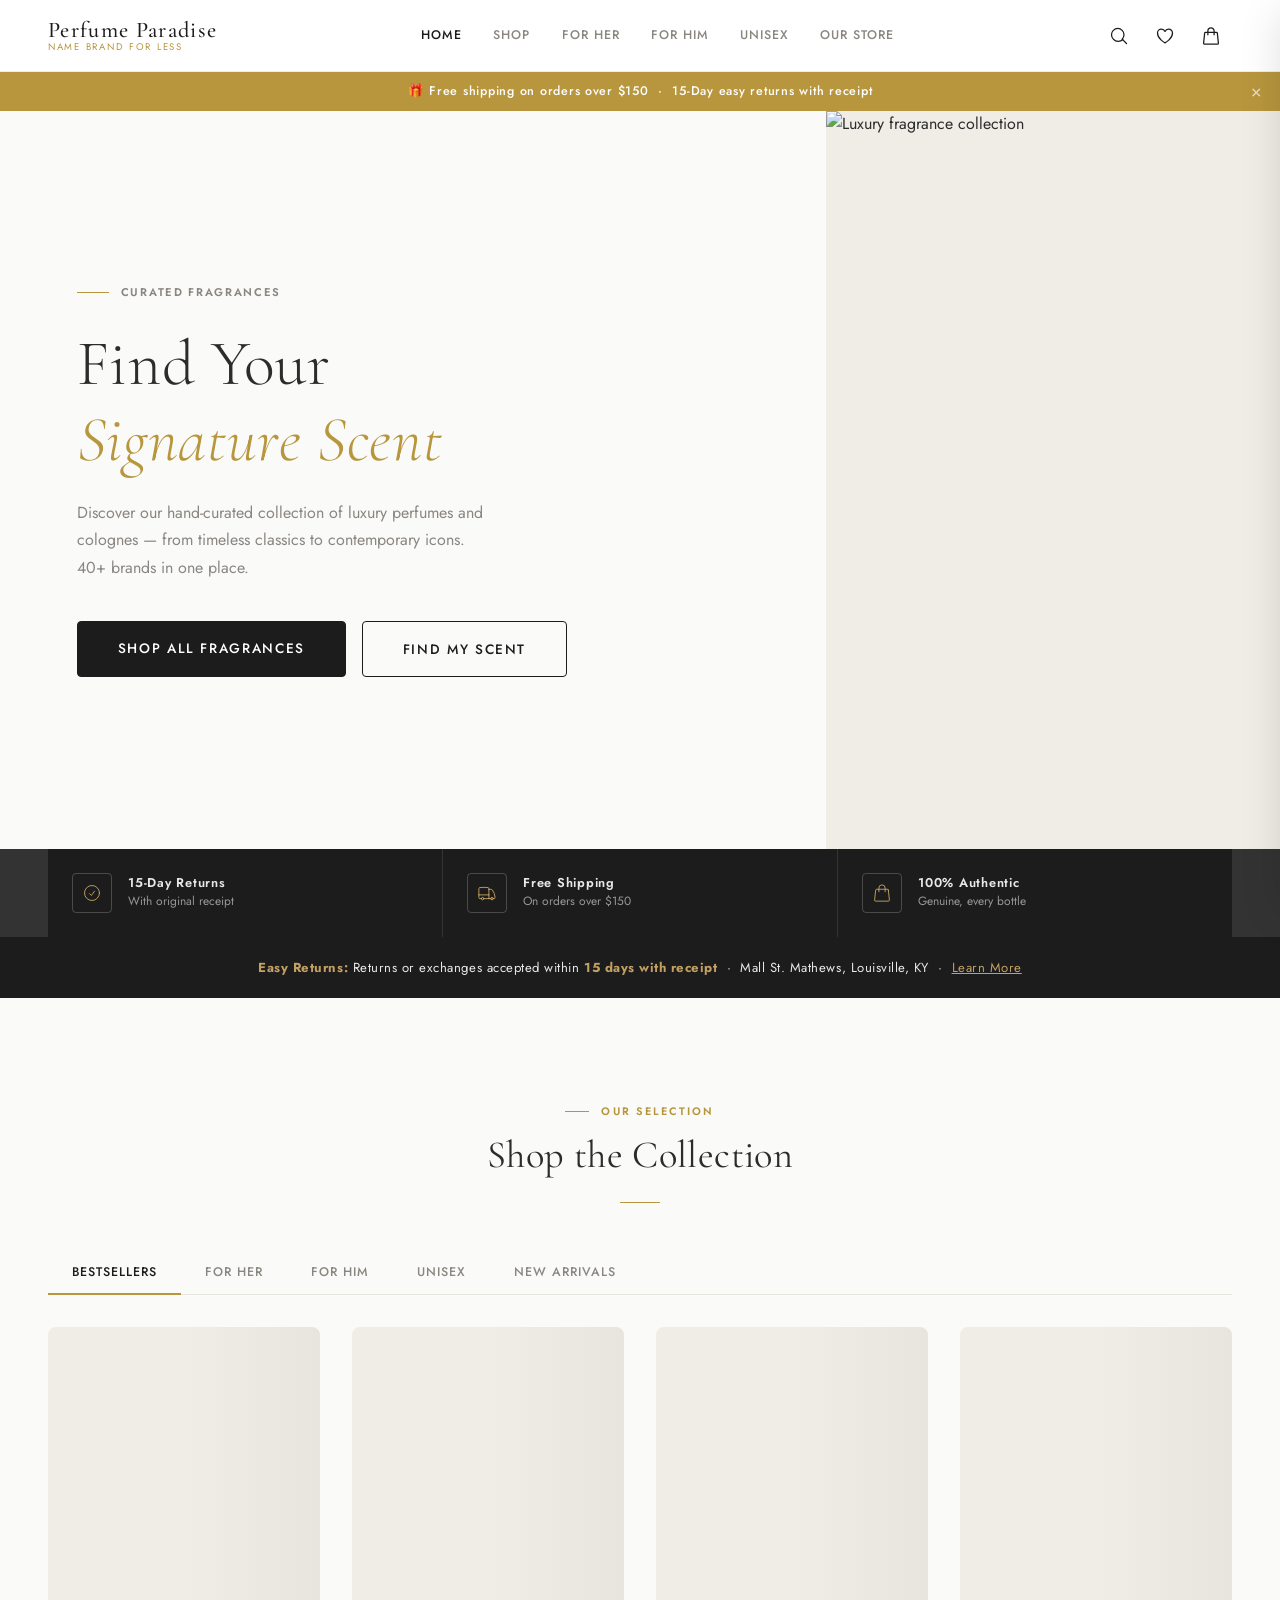
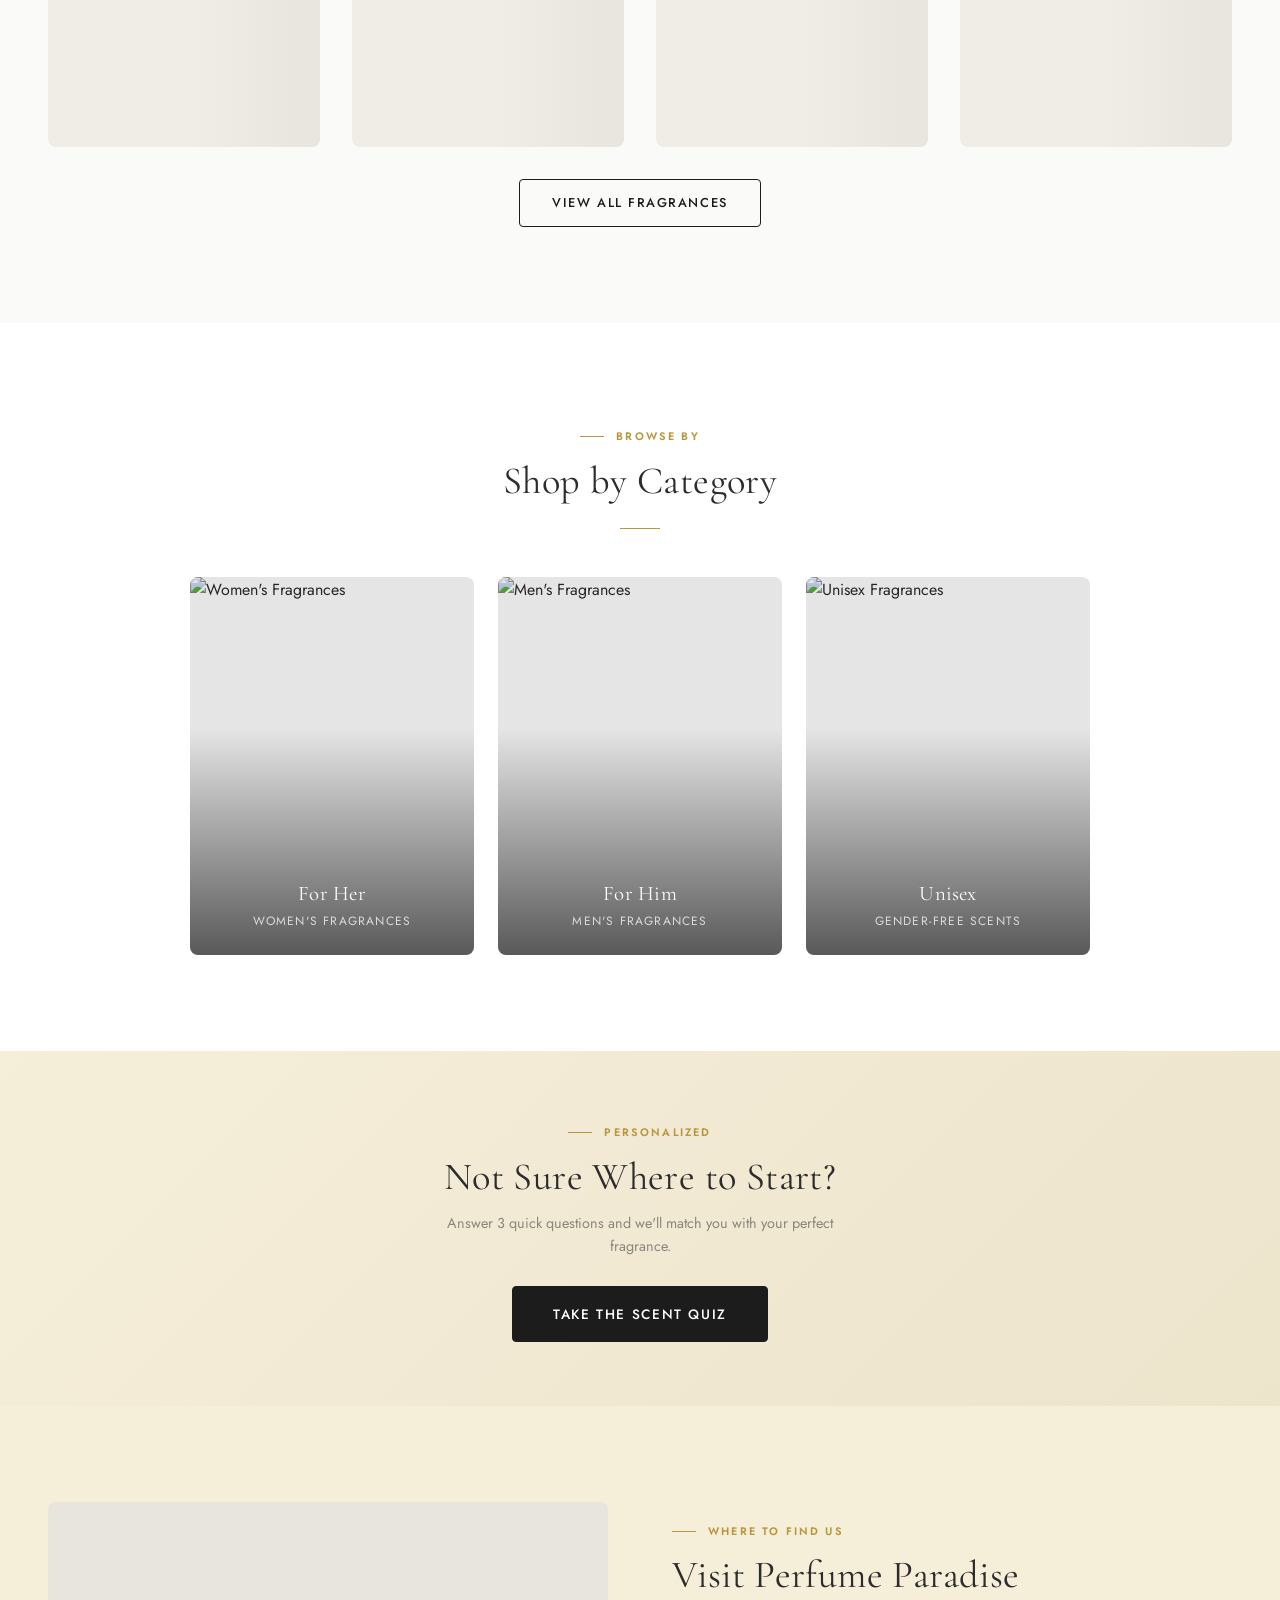
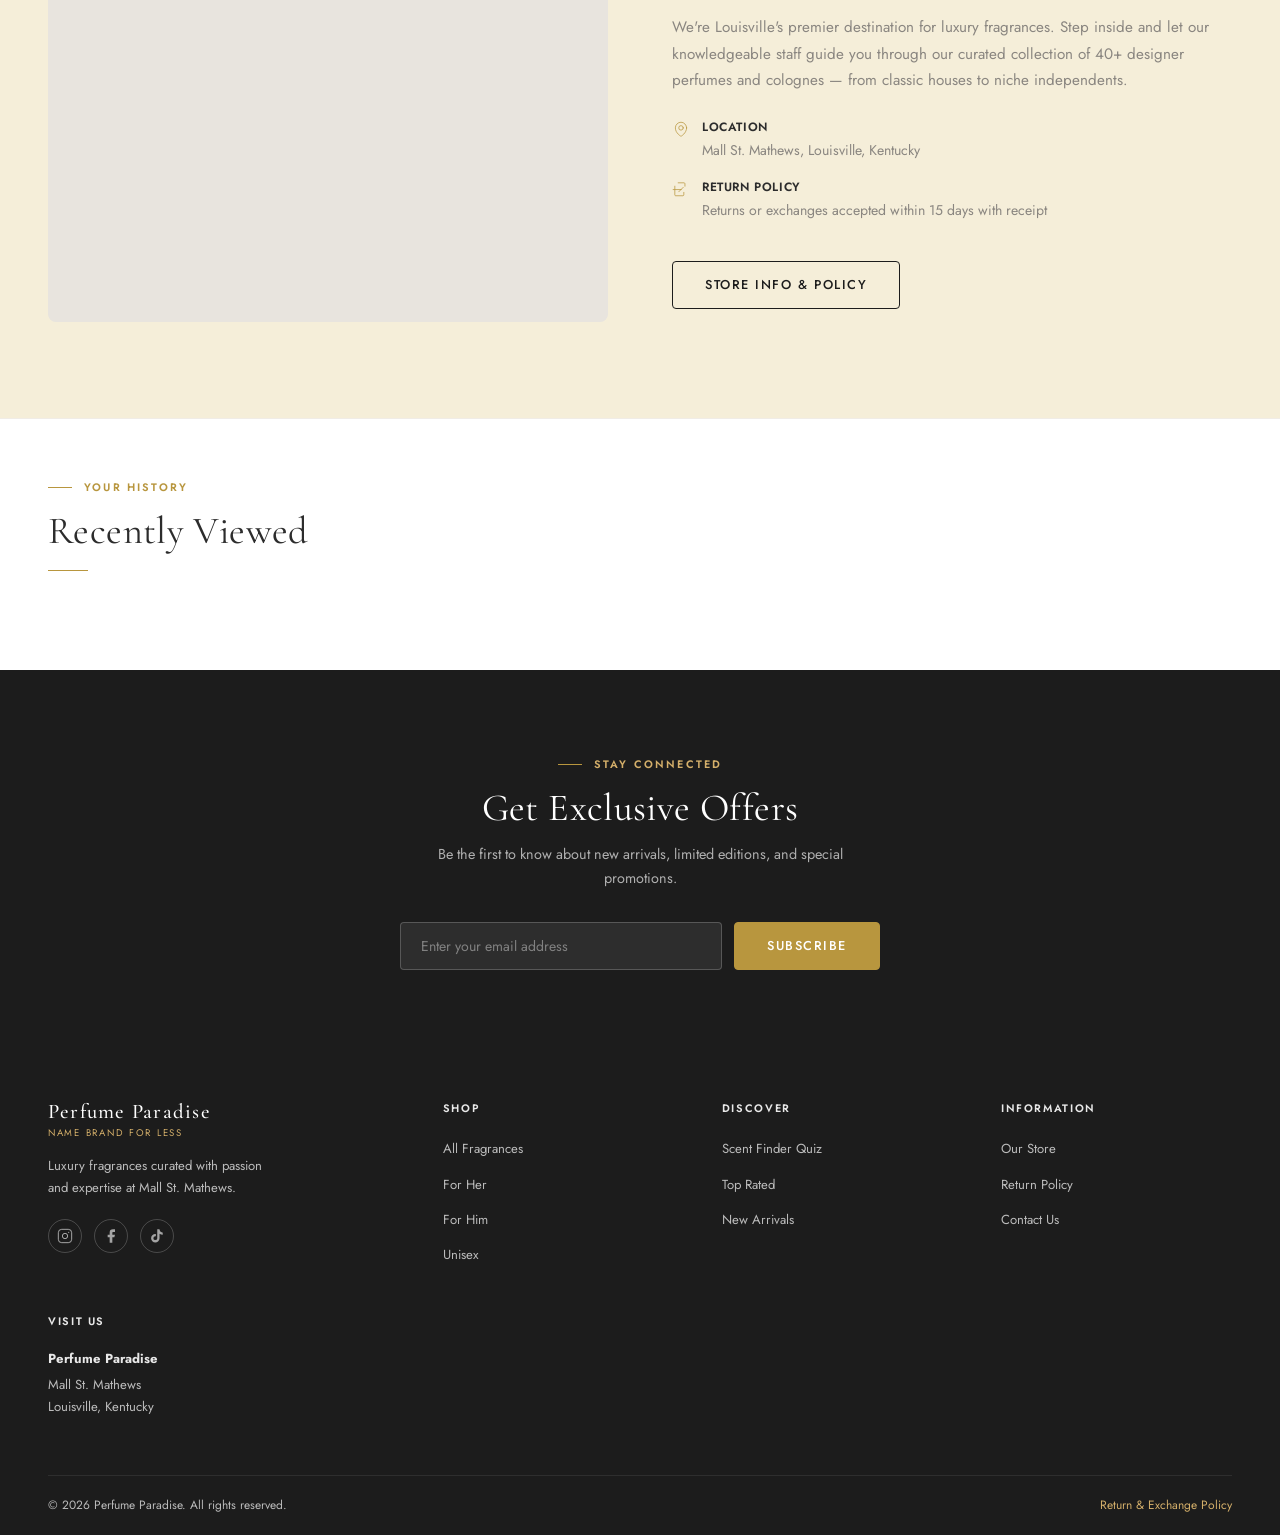
==== index.html @ 0d450298 "Add full site: HTML pages, CSS design system, JS stubs, preview image" ====
<!DOCTYPE html>
<html lang="en">
<head>
  <meta charset="UTF-8">
  <meta name="viewport" content="width=device-width, initial-scale=1.0">
  <meta name="description" content="Perfume Paradise — Luxury fragrances for every occasion. Located in Mall St. Mathews, Louisville, Kentucky.">
  <title>Perfume Paradise | Luxury Fragrances — Louisville, KY</title>
  <link rel="stylesheet" href="css/styles.css">
  <link rel="icon" href="assets/favicon.svg" type="image/svg+xml">
</head>
<body class="page-body">

  <!-- ══ ANNOUNCEMENT BAR ══════════════════════════════════ -->
  <div class="announcement-bar" id="announcementBar" role="note">
    🎁 Free shipping on orders over $150 &nbsp;·&nbsp; 15-Day easy returns with receipt
    <button class="announcement-close" aria-label="Dismiss">×</button>
  </div>

  <!-- ══ SITE HEADER ═══════════════════════════════════════════════ -->
  <header class="site-header" role="banner">
    <div class="container header-inner">

      <a href="index.html" class="logo" aria-label="Perfume Paradise Home">
        <span class="logo-name">Perfume Paradise</span>
        <span class="logo-tagline">Name Brand for Less</span>
      </a>

      <nav class="main-nav" aria-label="Main navigation">
        <a href="index.html" class="active">Home</a>
        <a href="products.html">Shop</a>
        <a href="products.html?category=women">For Her</a>
        <a href="products.html?category=men">For Him</a>
        <a href="products.html?category=unisex">Unisex</a>
        <a href="policy.html">Our Store</a>
      </nav>

      <div class="header-actions">
        <button class="icon-btn" data-search-toggle aria-label="Search products">
          <svg xmlns="http://www.w3.org/2000/svg" fill="none" viewBox="0 0 24 24" stroke="currentColor">
            <path stroke-linecap="round" stroke-linejoin="round" d="M21 21l-5.197-5.197m0 0A7.5 7.5 0 105.196 15.803 7.5 7.5 0 0016.803 15.803z"/>
          </svg>
        </button>
        <button class="icon-btn" id="wishlistBtn" aria-label="View wishlist" title="Your Wishlist" onclick="window.location.href='products.html'">
          <svg xmlns="http://www.w3.org/2000/svg" fill="none" viewBox="0 0 24 24" stroke="currentColor">
            <path stroke-linecap="round" stroke-linejoin="round" d="M21 8.25c0-2.485-2.099-4.5-4.688-4.5-1.935 0-3.597 1.126-4.312 2.733-.715-1.607-2.377-2.733-4.313-2.733C5.1 3.75 3 5.765 3 8.25c0 7.22 9 12 9 12s9-4.78 9-12z"/>
          </svg>
          <span class="cart-badge hidden" id="wishlistCount">0</span>
        </button>
        <button class="icon-btn" data-cart-toggle aria-label="Open shopping cart">
          <svg xmlns="http://www.w3.org/2000/svg" fill="none" viewBox="0 0 24 24" stroke="currentColor">
            <path stroke-linecap="round" stroke-linejoin="round" d="M15.75 10.5V6a3.75 3.75 0 10-7.5 0v4.5m11.356-1.993l1.263 12c.07.665-.45 1.243-1.119 1.243H4.25a1.125 1.125 0 01-1.12-1.243l1.264-12A1.125 1.125 0 015.513 7.5h12.974c.576 0 1.059.435 1.119 1.007z"/>
          </svg>
          <span class="cart-badge hidden" aria-live="polite">0</span>
        </button>
        <button class="menu-toggle" id="menuToggle" aria-label="Open menu" aria-expanded="false" aria-controls="mobileMenu">
          <span></span><span></span><span></span>
        </button>
      </div>

    </div>
  </header>

  <!-- ══ MOBILE MENU ════════════════════════════════════════════════ -->
  <nav class="mobile-menu" id="mobileMenu" aria-label="Mobile navigation">
    <div class="mobile-nav">
      <a href="index.html">Home</a>
      <a href="products.html">Shop All Fragrances</a>
      <a href="products.html?category=women">For Her</a>
      <a href="products.html?category=men">For Him</a>
      <a href="products.html?category=unisex">Unisex</a>
      <a href="policy.html">Our Store & Policy</a>
    </div>
    <a href="products.html" class="btn btn-primary btn-block">Shop Now</a>
  </nav>

  <!-- ══ SEARCH OVERLAY ════════════════════════════════════════════ -->
  <div class="search-overlay" id="searchOverlay" role="dialog" aria-label="Search">
    <div class="search-box">
      <div class="search-input-wrap">
        <svg xmlns="http://www.w3.org/2000/svg" fill="none" viewBox="0 0 24 24" stroke="currentColor">
          <path stroke-linecap="round" stroke-linejoin="round" d="M21 21l-5.197-5.197m0 0A7.5 7.5 0 105.196 15.803 7.5 7.5 0 0016.803 15.803z"/>
        </svg>
        <input type="search" id="searchInput" placeholder="Search fragrances, brands, scents…" autocomplete="off">
        <button class="search-close" id="searchClose" aria-label="Close search">
          <svg xmlns="http://www.w3.org/2000/svg" fill="none" viewBox="0 0 24 24" stroke="currentColor">
            <path stroke-linecap="round" stroke-linejoin="round" d="M6 18L18 6M6 6l12 12"/>
          </svg>
        </button>
      </div>
    </div>
  </div>

  <!-- ══ CART DRAWER ════════════════════════════════════════════════ -->
  <div class="cart-overlay" id="cartOverlay"></div>
  <aside class="cart-drawer" id="cartDrawer" aria-label="Shopping cart">
    <div class="cart-header">
      <h3>Your Cart</h3>
      <button class="cart-close" id="cartClose" aria-label="Close cart">
        <svg xmlns="http://www.w3.org/2000/svg" fill="none" viewBox="0 0 24 24" stroke="currentColor">
          <path stroke-linecap="round" stroke-linejoin="round" d="M6 18L18 6M6 6l12 12"/>
        </svg>
      </button>
    </div>
    <!-- Free Shipping Progress Bar -->
    <div class="free-shipping-bar" id="shippingBar">
      <p class="shipping-bar-text">Spend <strong>$150 more</strong> for free shipping</p>
      <div class="shipping-progress">
        <div class="shipping-progress-fill" style="width:0%"></div>
      </div>
    </div>
    <div class="cart-items" id="cartItems"></div>
    <div class="cart-footer">
      <div class="cart-subtotal">
        <span class="label">Subtotal</span>
        <span class="amount" id="cartSubtotal">$0.00</span>
      </div>
      <p class="cart-note">Shipping and taxes calculated at checkout</p>
      <a href="checkout.html" class="btn btn-primary btn-block">Proceed to Checkout</a>
      <button onclick="CartUI.close()" class="btn btn-ghost btn-block mt-2">Continue Shopping</button>
    </div>
  </aside>

  <!-- ══ SCENT QUIZ MODAL ═══════════════════════════════════════════ -->
  <div class="quiz-modal-overlay" id="quizOverlay">
    <div class="quiz-modal">
      <button class="quiz-modal-close" aria-label="Close quiz">
        <svg xmlns="http://www.w3.org/2000/svg" fill="none" viewBox="0 0 24 24" stroke="currentColor"><path stroke-linecap="round" stroke-linejoin="round" d="M6 18L18 6M6 6l12 12"/></svg>
      </button>

      <!-- Progress -->
      <div class="quiz-progress">
        <div class="quiz-progress-dot done"></div>
        <div class="quiz-progress-dot"></div>
        <div class="quiz-progress-dot"></div>
        <div class="quiz-progress-dot"></div>
      </div>

      <!-- Step 1: Gender -->
      <div class="quiz-step active" data-step="gender">
        <p class="quiz-question">Who are you shopping for?</p>
        <p class="quiz-subtitle">We'll narrow down the perfect picks.</p>
        <div class="quiz-options">
          <div class="quiz-option" data-value="women">
            <span class="quiz-option-emoji">👩</span>Her
          </div>
          <div class="quiz-option" data-value="men">
            <span class="quiz-option-emoji">👨</span>Him
          </div>
          <div class="quiz-option" data-value="unisex">
            <span class="quiz-option-emoji">🌿</span>Unisex
          </div>
          <div class="quiz-option" data-value="both">
            <span class="quiz-option-emoji">💑</span>Both
          </div>
        </div>
      </div>

      <!-- Step 2: Mood -->
      <div class="quiz-step" data-step="mood">
        <p class="quiz-question">What's the occasion?</p>
        <p class="quiz-subtitle">Choose the vibe you're after.</p>
        <div class="quiz-options">
          <div class="quiz-option" data-value="daytime">
            <span class="quiz-option-emoji">☀️</span>Everyday / Office
          </div>
          <div class="quiz-option" data-value="evening">
            <span class="quiz-option-emoji">🌙</span>Date Night / Evening
          </div>
          <div class="quiz-option" data-value="casual">
            <span class="quiz-option-emoji">🌊</span>Casual / Summer
          </div>
          <div class="quiz-option" data-value="luxury">
            <span class="quiz-option-emoji">✨</span>Special Occasion
          </div>
        </div>
      </div>

      <!-- Step 3: Scent Family -->
      <div class="quiz-step" data-step="family">
        <p class="quiz-question">Which scent speaks to you?</p>
        <p class="quiz-subtitle">Pick the one you're drawn to most.</p>
        <div class="quiz-options">
          <div class="quiz-option" data-value="floral">
            <span class="quiz-option-emoji">🌸</span>Floral
          </div>
          <div class="quiz-option" data-value="woody">
            <span class="quiz-option-emoji">🌲</span>Woody / Earthy
          </div>
          <div class="quiz-option" data-value="oriental">
            <span class="quiz-option-emoji">🍯</span>Warm / Oriental
          </div>
          <div class="quiz-option" data-value="fresh">
            <span class="quiz-option-emoji">💧</span>Fresh / Aquatic
          </div>
        </div>
      </div>

      <!-- Step 4: Results -->
      <div class="quiz-step" data-step="result">
        <p class="quiz-question">Your Perfect Matches</p>
        <p class="quiz-subtitle">Based on your answers, we recommend these fragrances.</p>
        <div class="quiz-result-grid product-grid" id="quizResultGrid" style="grid-template-columns:1fr 1fr;gap:1rem"></div>
        <div style="text-align:center;margin-top:1.5rem">
          <a href="products.html" class="btn btn-secondary">View All Fragrances</a>
        </div>
      </div>

    </div>
  </div>

  <!-- ══ MAIN CONTENT ═══════════════════════════════════════════════ -->
  <main>

    <!-- HERO ─────────────────────────────────────────────────────── -->
    <section class="hero" aria-label="Welcome to Perfume Paradise">
      <div class="hero-content">
        <div class="hero-eyebrow">
          <span class="label">Curated Fragrances</span>
        </div>
        <h1>Find Your<br><em>Signature Scent</em></h1>
        <p class="hero-desc">
          Discover our hand-curated collection of luxury perfumes and colognes —
          from timeless classics to contemporary icons. 40+ brands in one place.
        </p>
        <div class="hero-actions">
          <a href="products.html" class="btn btn-primary btn-lg">Shop All Fragrances</a>
          <button class="btn btn-secondary btn-lg" data-open-quiz>Find My Scent</button>
        </div>
      </div>
      <div class="hero-media" aria-hidden="true">
        <img src="https://cdn.shopify.com/s/files/1/0402/0210/9079/files/Creedclassics_aventuspdp1.png?v=1748825021"
             alt="Luxury fragrance collection"
             loading="eager"
             style="width:100%;height:100%;object-fit:cover;object-position:center top">
      </div>
    </section>

    <!-- PERKS BAR ────────────────────────────────────────────────── -->
    <div class="perks-bar" aria-label="Store benefits">
      <div class="container perks-inner">
        <div class="perk-item">
          <div class="perk-icon">
            <svg xmlns="http://www.w3.org/2000/svg" fill="none" viewBox="0 0 24 24" stroke="currentColor">
              <path stroke-linecap="round" stroke-linejoin="round" d="M9 12.75L11.25 15 15 9.75M21 12a9 9 0 11-18 0 9 9 0 0118 0z"/>
            </svg>
          </div>
          <div class="perk-text">
            <h5>15-Day Returns</h5>
            <p>With original receipt</p>
          </div>
        </div>
        <div class="perk-item">
          <div class="perk-icon">
            <svg xmlns="http://www.w3.org/2000/svg" fill="none" viewBox="0 0 24 24" stroke="currentColor">
              <path stroke-linecap="round" stroke-linejoin="round" d="M8.25 18.75a1.5 1.5 0 01-3 0m3 0a1.5 1.5 0 00-3 0m3 0h6m-9 0H3.375a1.125 1.125 0 01-1.125-1.125V14.25m17.25 4.5a1.5 1.5 0 01-3 0m3 0a1.5 1.5 0 00-3 0m3 0h1.125c.621 0 1.129-.504 1.09-1.124a17.902 17.902 0 00-3.213-9.193 2.056 2.056 0 00-1.58-.86H14.25M16.5 18.75h-2.25m0-11.177v-.958c0-.568-.422-1.048-.987-1.106a48.554 48.554 0 00-10.026 0 1.106 1.106 0 00-.987 1.106v7.635m12-6.677v6.677m0 4.5v-4.5m0 0h-12"/>
            </svg>
          </div>
          <div class="perk-text">
            <h5>Free Shipping</h5>
            <p>On orders over $150</p>
          </div>
        </div>
        <div class="perk-item">
          <div class="perk-icon">
            <svg xmlns="http://www.w3.org/2000/svg" fill="none" viewBox="0 0 24 24" stroke="currentColor">
              <path stroke-linecap="round" stroke-linejoin="round" d="M15.75 10.5V6a3.75 3.75 0 10-7.5 0v4.5m11.356-1.993l1.263 12c.07.665-.45 1.243-1.119 1.243H4.25a1.125 1.125 0 01-1.12-1.243l1.264-12A1.125 1.125 0 015.513 7.5h12.974c.576 0 1.059.435 1.119 1.007z"/>
            </svg>
          </div>
          <div class="perk-text">
            <h5>100% Authentic</h5>
            <p>Genuine, every bottle</p>
          </div>
        </div>
      </div>
    </div>

    <!-- POLICY BANNER ────────────────────────────────────────────── -->
    <div class="policy-banner" role="note">
      <p>
        <strong>Easy Returns:</strong>
        Returns or exchanges accepted within <strong>15 days with receipt</strong> &nbsp;·&nbsp;
        Mall St. Mathews, Louisville, KY &nbsp;·&nbsp;
        <a href="policy.html" style="color:var(--color-gold-light); text-decoration:underline;">Learn More</a>
      </p>
    </div>

    <!-- FEATURED / NEW ARRIVALS TABS ───────────────────────────── -->
    <section class="section-pad tabs-wrap" aria-labelledby="collection-heading">
      <div class="container">
        <header class="section-header centered">
          <span class="section-label">Our Selection</span>
          <h2 id="collection-heading">Shop the Collection</h2>
          <div class="section-divider"></div>
        </header>

        <div class="tab-nav">
          <button class="tab-btn active" data-tab="bestsellers">Bestsellers</button>
          <button class="tab-btn" data-tab="women">For Her</button>
          <button class="tab-btn" data-tab="men">For Him</button>
          <button class="tab-btn" data-tab="unisex">Unisex</button>
          <button class="tab-btn" data-tab="new">New Arrivals</button>
        </div>

        <div class="tab-panel active" data-panel="bestsellers">
          <div class="product-grid" id="bestsellerGrid">
            <div class="skeleton" style="height:420px;border-radius:8px"></div>
            <div class="skeleton" style="height:420px;border-radius:8px"></div>
            <div class="skeleton" style="height:420px;border-radius:8px"></div>
            <div class="skeleton" style="height:420px;border-radius:8px"></div>
          </div>
        </div>

        <div class="tab-panel" data-panel="women">
          <div class="product-grid" id="womenGrid">
            <div class="skeleton" style="height:420px;border-radius:8px"></div>
            <div class="skeleton" style="height:420px;border-radius:8px"></div>
            <div class="skeleton" style="height:420px;border-radius:8px"></div>
            <div class="skeleton" style="height:420px;border-radius:8px"></div>
          </div>
        </div>

        <div class="tab-panel" data-panel="men">
          <div class="product-grid" id="menGrid">
            <div class="skeleton" style="height:420px;border-radius:8px"></div>
            <div class="skeleton" style="height:420px;border-radius:8px"></div>
            <div class="skeleton" style="height:420px;border-radius:8px"></div>
            <div class="skeleton" style="height:420px;border-radius:8px"></div>
          </div>
        </div>

        <div class="tab-panel" data-panel="unisex">
          <div class="product-grid" id="unisexGrid">
            <div class="skeleton" style="height:420px;border-radius:8px"></div>
            <div class="skeleton" style="height:420px;border-radius:8px"></div>
            <div class="skeleton" style="height:420px;border-radius:8px"></div>
            <div class="skeleton" style="height:420px;border-radius:8px"></div>
          </div>
        </div>

        <div class="tab-panel" data-panel="new">
          <div class="product-grid" id="newGrid">
            <div class="skeleton" style="height:420px;border-radius:8px"></div>
            <div class="skeleton" style="height:420px;border-radius:8px"></div>
            <div class="skeleton" style="height:420px;border-radius:8px"></div>
            <div class="skeleton" style="height:420px;border-radius:8px"></div>
          </div>
        </div>

        <div class="text-center mt-4">
          <a href="products.html" class="btn btn-secondary">View All Fragrances</a>
        </div>
      </div>
    </section>

    <!-- CATEGORIES ───────────────────────────────────────────────── -->
    <section class="section-pad" style="background:var(--color-surface)" aria-labelledby="categories-heading">
      <div class="container">
        <header class="section-header centered">
          <span class="section-label">Browse By</span>
          <h2 id="categories-heading">Shop by Category</h2>
          <div class="section-divider"></div>
        </header>
        <div class="grid-3" style="gap:1.5rem;max-width:900px;margin:0 auto">
          <a href="products.html?category=women" class="category-card" style="display:block;border-radius:var(--radius-md);overflow:hidden;position:relative;aspect-ratio:3/4;transition:transform var(--transition-base),box-shadow var(--transition-base);"
             onmouseover="this.style.transform='translateY(-4px)';this.style.boxShadow='var(--shadow-md)'"
             onmouseout="this.style.transform='';this.style.boxShadow=''">
            <img src="https://images.unsplash.com/photo-1594897030264-ab7d87efc473?w=600&q=80&auto=format&fit=crop"
                 alt="Women's Fragrances" loading="lazy"
                 style="width:100%;height:100%;object-fit:cover;display:block">
            <div style="position:absolute;inset:0;background:linear-gradient(to top,rgba(0,0,0,0.65) 0%,rgba(0,0,0,0.1) 60%);display:flex;flex-direction:column;justify-content:flex-end;align-items:center;padding:1.5rem 1rem;text-align:center">
              <h3 style="font-size:1.3rem;font-weight:400;color:#fff;margin-bottom:0.3rem">For Her</h3>
              <p style="font-size:0.75rem;color:rgba(255,255,255,0.75);letter-spacing:0.1em;text-transform:uppercase">Women's Fragrances</p>
            </div>
          </a>
          <a href="products.html?category=men" class="category-card" style="display:block;border-radius:var(--radius-md);overflow:hidden;position:relative;aspect-ratio:3/4;transition:transform var(--transition-base),box-shadow var(--transition-base);"
             onmouseover="this.style.transform='translateY(-4px)';this.style.boxShadow='var(--shadow-md)'"
             onmouseout="this.style.transform='';this.style.boxShadow=''">
            <img src="https://images.unsplash.com/photo-1587017539504-67cfbddac569?w=600&q=80&auto=format&fit=crop"
                 alt="Men's Fragrances" loading="lazy"
                 style="width:100%;height:100%;object-fit:cover;display:block">
            <div style="position:absolute;inset:0;background:linear-gradient(to top,rgba(0,0,0,0.65) 0%,rgba(0,0,0,0.1) 60%);display:flex;flex-direction:column;justify-content:flex-end;align-items:center;padding:1.5rem 1rem;text-align:center">
              <h3 style="font-size:1.3rem;font-weight:400;color:#fff;margin-bottom:0.3rem">For Him</h3>
              <p style="font-size:0.75rem;color:rgba(255,255,255,0.75);letter-spacing:0.1em;text-transform:uppercase">Men's Fragrances</p>
            </div>
          </a>
          <a href="products.html?category=unisex" class="category-card" style="display:block;border-radius:var(--radius-md);overflow:hidden;position:relative;aspect-ratio:3/4;transition:transform var(--transition-base),box-shadow var(--transition-base);"
             onmouseover="this.style.transform='translateY(-4px)';this.style.boxShadow='var(--shadow-md)'"
             onmouseout="this.style.transform='';this.style.boxShadow=''">
            <img src="https://images.unsplash.com/photo-1547887538-e3a2f32cb1cc?w=600&q=80&auto=format&fit=crop"
                 alt="Unisex Fragrances" loading="lazy"
                 style="width:100%;height:100%;object-fit:cover;display:block">
            <div style="position:absolute;inset:0;background:linear-gradient(to top,rgba(0,0,0,0.65) 0%,rgba(0,0,0,0.1) 60%);display:flex;flex-direction:column;justify-content:flex-end;align-items:center;padding:1.5rem 1rem;text-align:center">
              <h3 style="font-size:1.3rem;font-weight:400;color:#fff;margin-bottom:0.3rem">Unisex</h3>
              <p style="font-size:0.75rem;color:rgba(255,255,255,0.75);letter-spacing:0.1em;text-transform:uppercase">Gender-Free Scents</p>
            </div>
          </a>
        </div>
      </div>
    </section>

    <!-- SCENT QUIZ BANNER ───────────────────────────────────────── -->
    <section class="scent-quiz-banner" aria-label="Scent Finder Quiz">
      <div class="container">
        <span class="section-label" style="justify-content:center">Personalized</span>
        <h2>Not Sure Where to Start?</h2>
        <p>Answer 3 quick questions and we'll match you with your perfect fragrance.</p>
        <button class="btn btn-primary btn-lg" data-open-quiz>Take the Scent Quiz</button>
      </div>
    </section>

    <!-- STORE INFO ────────────────────────────────────────────────── -->
    <section class="store-section section-pad" aria-labelledby="store-heading">
      <div class="container store-section-inner">
        <div class="store-media">
          <img src="WhatsApp Image 2026-04-20 at 10.50.42 PM.jpeg"
               alt="Luxury fragrance bottles at Perfume Paradise"
               loading="lazy"
               style="border-radius:var(--radius-md);width:100%;aspect-ratio:4/3;object-fit:cover;display:block"
               onerror="this.src='https://images.unsplash.com/photo-1541643600914-78b084683702?w=800&q=80&auto=format&fit=crop'">
        </div>
        <div class="store-content">
          <span class="section-label">Where to Find Us</span>
          <h2 id="store-heading">Visit Perfume Paradise</h2>
          <p>
            We're Louisville's premier destination for luxury fragrances. Step inside and
            let our knowledgeable staff guide you through our curated collection of
            40+ designer perfumes and colognes — from classic houses to niche independents.
          </p>
          <div class="store-detail">
            <svg xmlns="http://www.w3.org/2000/svg" fill="none" viewBox="0 0 24 24" stroke="currentColor">
              <path stroke-linecap="round" stroke-linejoin="round" d="M15 10.5a3 3 0 11-6 0 3 3 0 016 0z"/>
              <path stroke-linecap="round" stroke-linejoin="round" d="M19.5 10.5c0 7.142-7.5 11.25-7.5 11.25S4.5 17.642 4.5 10.5a7.5 7.5 0 1115 0z"/>
            </svg>
            <div>
              <strong>Location</strong>
              <span>Mall St. Mathews, Louisville, Kentucky</span>
            </div>
          </div>
          <div class="store-detail">
            <svg xmlns="http://www.w3.org/2000/svg" fill="none" viewBox="0 0 24 24" stroke="currentColor">
              <path stroke-linecap="round" stroke-linejoin="round" d="M9 15.75l3-3m0 0l3-3m-3 3H1.5m14.25 3.75v3.375c0 .621-.504 1.125-1.125 1.125h-9.75a1.125 1.125 0 01-1.125-1.125V8.25m13.5 0V4.875c0-.621-.504-1.125-1.125-1.125H8.25"/>
            </svg>
            <div>
              <strong>Return Policy</strong>
              <span>Returns or exchanges accepted within 15 days with receipt</span>
            </div>
          </div>
          <a href="policy.html" class="btn btn-secondary mt-3">Store Info & Policy</a>
        </div>
      </div>
    </section>

    <!-- RECENTLY VIEWED ──────────────────────────────────────────── -->
    <section class="recently-viewed" id="recentlyViewedSection">
      <div class="container">
        <header class="section-header">
          <span class="section-label">Your History</span>
          <h2>Recently Viewed</h2>
          <div class="section-divider" style="margin:1rem 0 0"></div>
        </header>
        <div id="recentlyViewedGrid">
          <div class="product-grid"></div>
        </div>
      </div>
    </section>

    <!-- NEWSLETTER ───────────────────────────────────────────────── -->
    <section class="newsletter-section" aria-label="Newsletter">
      <div class="container">
        <span class="section-label" style="color:var(--color-gold-light);justify-content:center">Stay Connected</span>
        <h2>Get Exclusive Offers</h2>
        <p>Be the first to know about new arrivals, limited editions, and special promotions.</p>
        <form class="newsletter-form" id="newsletterForm" novalidate>
          <input type="email" placeholder="Enter your email address" required aria-label="Email address">
          <button type="submit" class="btn btn-gold">Subscribe</button>
        </form>
        <div class="newsletter-success" id="newsletterSuccess">
          <svg xmlns="http://www.w3.org/2000/svg" fill="none" viewBox="0 0 24 24" stroke="currentColor"><path stroke-linecap="round" stroke-linejoin="round" d="M9 12.75L11.25 15 15 9.75M21 12a9 9 0 11-18 0 9 9 0 0118 0z"/></svg>
          Thank you for subscribing!
        </div>
      </div>
    </section>

  </main>

  <!-- ══ SITE FOOTER ════════════════════════════════════════════════ -->
  <footer class="site-footer" role="contentinfo">
    <div class="container">
      <div class="footer-main">
        <div class="footer-brand">
          <a href="index.html" class="logo">
            <span class="logo-name">Perfume Paradise</span>
            <span class="logo-tagline">Name Brand for Less</span>
          </a>
          <p>Luxury fragrances curated with passion and expertise at Mall St. Mathews.</p>
          <!-- Social Links -->
          <div class="social-links">
            <a href="#" class="social-link" aria-label="Instagram">
              <svg xmlns="http://www.w3.org/2000/svg" fill="none" viewBox="0 0 24 24" stroke="currentColor" stroke-width="1.5"><rect x="2" y="2" width="20" height="20" rx="5" ry="5"/><circle cx="12" cy="12" r="4"/><circle cx="17.5" cy="6.5" r="1" fill="currentColor" stroke="none"/></svg>
            </a>
            <a href="#" class="social-link" aria-label="Facebook">
              <svg xmlns="http://www.w3.org/2000/svg" fill="currentColor" viewBox="0 0 24 24"><path d="M18 2h-3a5 5 0 00-5 5v3H7v4h3v8h4v-8h3l1-4h-4V7a1 1 0 011-1h3z"/></svg>
            </a>
            <a href="#" class="social-link" aria-label="TikTok">
              <svg xmlns="http://www.w3.org/2000/svg" fill="currentColor" viewBox="0 0 24 24"><path d="M19.59 6.69a4.83 4.83 0 01-3.77-4.25V2h-3.45v13.67a2.89 2.89 0 01-2.88 2.5 2.89 2.89 0 01-2.89-2.89 2.89 2.89 0 012.89-2.89c.28 0 .54.04.79.1V9.01a6.33 6.33 0 00-.79-.05 6.34 6.34 0 00-6.34 6.34 6.34 6.34 0 006.34 6.34 6.34 6.34 0 006.33-6.34V8.69a8.16 8.16 0 004.77 1.52V6.74a4.85 4.85 0 01-1-.05z"/></svg>
            </a>
          </div>
        </div>
        <div class="footer-col">
          <h5>Shop</h5>
          <ul>
            <li><a href="products.html">All Fragrances</a></li>
            <li><a href="products.html?category=women">For Her</a></li>
            <li><a href="products.html?category=men">For Him</a></li>
            <li><a href="products.html?category=unisex">Unisex</a></li>
          </ul>
        </div>
        <div class="footer-col">
          <h5>Discover</h5>
          <ul>
            <li><a href="#" data-open-quiz>Scent Finder Quiz</a></li>
            <li><a href="products.html?sort=rating-desc">Top Rated</a></li>
            <li><a href="products.html?isNew=true">New Arrivals</a></li>
          </ul>
        </div>
        <div class="footer-col">
          <h5>Information</h5>
          <ul>
            <li><a href="policy.html">Our Store</a></li>
            <li><a href="policy.html#returns">Return Policy</a></li>
            <li><a href="policy.html#contact">Contact Us</a></li>
          </ul>
        </div>
        <div class="footer-col">
          <h5>Visit Us</h5>
          <div class="footer-location">
            <strong>Perfume Paradise</strong>
            <span>Mall St. Mathews<br>Louisville, Kentucky</span>
          </div>
        </div>
      </div>
      <div class="footer-bottom">
        <p>&copy; <span id="year"></span> Perfume Paradise. All rights reserved.</p>
        <a href="policy.html#returns" class="footer-policy-link">Return &amp; Exchange Policy</a>
      </div>
    </div>
  </footer>

  <script src="js/data.js"></script>
  <script src="js/cart.js"></script>
  <script src="js/main.js"></script>
  <script src="js/clover-api.js"></script>
  <script>
    document.getElementById('year').textContent = new Date().getFullYear();

    document.addEventListener('DOMContentLoaded', async () => {
      initAnnouncementBar();
      initScentQuiz();
      initNewsletter();
      initTabs();

      // Wishlist badge
      const wc = document.getElementById('wishlistCount');
      if (wc) {
        const ids = Wishlist.getIds();
        if (ids.length > 0) { wc.textContent = ids.length; wc.classList.remove('hidden'); }
      }

      const all = await ProductService.getAll();

      // Bestsellers tab
      const bestsellerGrid = document.getElementById('bestsellerGrid');
      if (bestsellerGrid) {
        const bestsellers = all.filter(p => p.isBestseller);
        bestsellerGrid.innerHTML = '';
        bestsellers.forEach(p => bestsellerGrid.appendChild(renderProductCard(p)));
      }

      // Women tab
      const womenGrid = document.getElementById('womenGrid');
      if (womenGrid) {
        const women = all.filter(p => p.category === 'women').slice(0, 8);
        womenGrid.innerHTML = '';
        women.forEach(p => womenGrid.appendChild(renderProductCard(p)));
      }

      // Men tab
      const menGrid = document.getElementById('menGrid');
      if (menGrid) {
        const men = all.filter(p => p.category === 'men').slice(0, 8);
        menGrid.innerHTML = '';
        men.forEach(p => menGrid.appendChild(renderProductCard(p)));
      }

      // Unisex tab
      const unisexGrid = document.getElementById('unisexGrid');
      if (unisexGrid) {
        const unisex = all.filter(p => p.category === 'unisex');
        unisexGrid.innerHTML = '';
        unisex.forEach(p => unisexGrid.appendChild(renderProductCard(p)));
      }

      // New Arrivals tab
      const newGrid = document.getElementById('newGrid');
      if (newGrid) {
        const newArrivals = all.filter(p => p.isNew);
        newGrid.innerHTML = '';
        if (newArrivals.length === 0) {
          newGrid.innerHTML = '<p style="color:var(--color-text-muted);padding:2rem 0">Check back soon for new arrivals!</p>';
        } else {
          newArrivals.forEach(p => newGrid.appendChild(renderProductCard(p)));
        }
      }

      // Recently viewed
      renderRecentlyViewed('recentlyViewedGrid');
    });
  </script>
</body>
</html>
---- css/styles.css ----
/* ============================================================
   PERFUME PARADISE — Main Stylesheet
   Design System: Modern Minimalist Luxury
   ============================================================ */

/* --- Google Fonts --- */
@import url('https://fonts.googleapis.com/css2?family=Cormorant+Garamond:ital,wght@0,300;0,400;0,500;0,600;1,300;1,400&family=Jost:wght@300;400;500;600&display=swap');

/* ============================================================
   1. CSS VARIABLES / DESIGN TOKENS
   ============================================================ */
:root {
  /* Colors */
  --color-primary:       #1c1c1c;
  --color-primary-light: #3a3a3a;
  --color-gold:          #b8963e;
  --color-gold-light:    #d4af6a;
  --color-gold-pale:     #f5eed9;
  --color-bg:            #fafaf8;
  --color-surface:       #ffffff;
  --color-border:        #e8e4de;
  --color-border-light:  #f0ece6;
  --color-text:          #2c2c2c;
  --color-text-muted:    #8a8680;
  --color-text-light:    #b5b1ab;
  --color-success:       #4a7c59;
  --color-error:         #b03a2e;
  --color-overlay:       rgba(28, 28, 28, 0.55);

  /* Typography */
  --font-display: 'Cormorant Garamond', Georgia, serif;
  --font-body:    'Jost', system-ui, -apple-system, sans-serif;

  /* Sizing */
  --container-max:  1280px;
  --container-pad:  clamp(1rem, 5vw, 3rem);
  --header-height:  72px;
  --radius-sm:      4px;
  --radius-md:      8px;
  --radius-lg:      16px;

  /* Transitions */
  --transition-fast:   0.15s ease;
  --transition-base:   0.25s ease;
  --transition-slow:   0.4s ease;

  /* Shadows */
  --shadow-sm:  0 1px 4px rgba(0,0,0,0.06);
  --shadow-md:  0 4px 20px rgba(0,0,0,0.08);
  --shadow-lg:  0 12px 40px rgba(0,0,0,0.12);
}

/* ============================================================
   2. RESET & BASE
   ============================================================ */
*, *::before, *::after { box-sizing: border-box; margin: 0; padding: 0; }

html {
  scroll-behavior: smooth;
  font-size: 16px;
}

body {
  font-family: var(--font-body);
  font-weight: 400;
  color: var(--color-text);
  background: var(--color-bg);
  line-height: 1.6;
  -webkit-font-smoothing: antialiased;
  overflow-x: hidden;
}

img { display: block; max-width: 100%; height: auto; }
a { color: inherit; text-decoration: none; }
button { cursor: pointer; border: none; background: none; font-family: inherit; }
input, select, textarea { font-family: inherit; }
ul, ol { list-style: none; }

/* ============================================================
   3. TYPOGRAPHY
   ============================================================ */
h1, h2, h3, h4, h5 {
  font-family: var(--font-display);
  font-weight: 400;
  line-height: 1.2;
  letter-spacing: 0.01em;
}

h1 { font-size: clamp(2.4rem, 5vw, 4rem); }
h2 { font-size: clamp(1.8rem, 3vw, 2.8rem); }
h3 { font-size: clamp(1.3rem, 2vw, 1.8rem); }
h4 { font-size: 1.2rem; }
h5 { font-size: 1rem; }

p { max-width: 65ch; }

.label {
  font-size: 0.7rem;
  font-weight: 600;
  letter-spacing: 0.15em;
  text-transform: uppercase;
  color: var(--color-text-muted);
}

/* ============================================================
   4. LAYOUT UTILITIES
   ============================================================ */
.container {
  width: 100%;
  max-width: var(--container-max);
  margin-inline: auto;
  padding-inline: var(--container-pad);
}

.section-pad {
  padding-block: clamp(3rem, 8vw, 6rem);
}

.grid-2 { display: grid; grid-template-columns: repeat(2, 1fr); gap: 2rem; }
.grid-3 { display: grid; grid-template-columns: repeat(3, 1fr); gap: 2rem; }
.grid-4 { display: grid; grid-template-columns: repeat(4, 1fr); gap: 1.5rem; }

.flex { display: flex; }
.flex-center { display: flex; align-items: center; justify-content: center; }
.flex-between { display: flex; align-items: center; justify-content: space-between; }
.flex-col { display: flex; flex-direction: column; }
.gap-1 { gap: 0.5rem; }
.gap-2 { gap: 1rem; }
.gap-3 { gap: 1.5rem; }
.gap-4 { gap: 2rem; }

.text-center { text-align: center; }
.text-right { text-align: right; }

.hidden { display: none !important; }
.sr-only {
  position: absolute; width: 1px; height: 1px;
  overflow: hidden; clip: rect(0,0,0,0); white-space: nowrap;
}

/* ============================================================
   5. BUTTONS
   ============================================================ */
.btn {
  display: inline-flex;
  align-items: center;
  justify-content: center;
  gap: 0.5rem;
  padding: 0.75rem 2rem;
  font-family: var(--font-body);
  font-size: 0.8rem;
  font-weight: 500;
  letter-spacing: 0.12em;
  text-transform: uppercase;
  border-radius: var(--radius-sm);
  transition: all var(--transition-base);
  white-space: nowrap;
  min-height: 48px;
}

.btn-primary {
  background: var(--color-primary);
  color: #fff;
  border: 1.5px solid var(--color-primary);
}
.btn-primary:hover {
  background: var(--color-primary-light);
  border-color: var(--color-primary-light);
}

.btn-secondary {
  background: transparent;
  color: var(--color-primary);
  border: 1.5px solid var(--color-primary);
}
.btn-secondary:hover {
  background: var(--color-primary);
  color: #fff;
}

.btn-gold {
  background: var(--color-gold);
  color: #fff;
  border: 1.5px solid var(--color-gold);
}
.btn-gold:hover {
  background: var(--color-gold-light);
  border-color: var(--color-gold-light);
}

.btn-ghost {
  background: transparent;
  color: var(--color-text-muted);
  border: 1.5px solid var(--color-border);
}
.btn-ghost:hover {
  border-color: var(--color-primary);
  color: var(--color-primary);
}

.btn-sm { padding: 0.5rem 1.25rem; font-size: 0.72rem; min-height: 38px; }
.btn-lg { padding: 1rem 2.5rem; font-size: 0.85rem; min-height: 56px; }
.btn-block { width: 100%; }

.btn:disabled {
  opacity: 0.5;
  cursor: not-allowed;
  pointer-events: none;
}

/* ============================================================
   6. HEADER / NAVIGATION
   ============================================================ */
.site-header {
  position: fixed;
  top: 0;
  left: 0;
  right: 0;
  z-index: 1000;
  height: var(--header-height);
  background: var(--color-surface);
  border-bottom: 1px solid var(--color-border-light);
  transition: box-shadow var(--transition-base);
}

.site-header.scrolled {
  box-shadow: var(--shadow-md);
}

.header-inner {
  height: 100%;
  display: flex;
  align-items: center;
  justify-content: space-between;
  gap: 2rem;
}

/* Logo */
.logo {
  display: flex;
  flex-direction: column;
  line-height: 1;
  text-decoration: none;
  flex-shrink: 0;
}

.logo-name {
  font-family: var(--font-display);
  font-size: 1.4rem;
  font-weight: 500;
  letter-spacing: 0.06em;
  color: var(--color-primary);
}

.logo-tagline {
  font-size: 0.6rem;
  letter-spacing: 0.18em;
  text-transform: uppercase;
  color: var(--color-gold);
  margin-top: 2px;
}

/* Main Nav */
.main-nav {
  display: flex;
  align-items: center;
  gap: 0.25rem;
}

.main-nav a {
  padding: 0.4rem 0.85rem;
  font-size: 0.78rem;
  font-weight: 500;
  letter-spacing: 0.08em;
  text-transform: uppercase;
  color: var(--color-text-muted);
  border-radius: var(--radius-sm);
  transition: color var(--transition-fast);
}

.main-nav a:hover,
.main-nav a.active {
  color: var(--color-primary);
}

/* Header Actions */
.header-actions {
  display: flex;
  align-items: center;
  gap: 0.25rem;
  flex-shrink: 0;
}

.icon-btn {
  width: 42px;
  height: 42px;
  display: flex;
  align-items: center;
  justify-content: center;
  border-radius: var(--radius-sm);
  color: var(--color-primary);
  transition: background var(--transition-fast), color var(--transition-fast);
  position: relative;
}

.icon-btn:hover { background: var(--color-border-light); }

.icon-btn svg { width: 20px; height: 20px; stroke-width: 1.5; }

.cart-badge {
  position: absolute;
  top: 4px;
  right: 4px;
  width: 18px;
  height: 18px;
  background: var(--color-gold);
  color: #fff;
  border-radius: 50%;
  font-size: 0.65rem;
  font-weight: 600;
  display: flex;
  align-items: center;
  justify-content: center;
  line-height: 1;
  pointer-events: none;
}

.cart-badge.hidden { display: none; }

/* Mobile Menu Toggle */
.menu-toggle {
  display: none;
  flex-direction: column;
  gap: 5px;
  width: 42px;
  height: 42px;
  align-items: center;
  justify-content: center;
  border-radius: var(--radius-sm);
  transition: background var(--transition-fast);
}

.menu-toggle:hover { background: var(--color-border-light); }

.menu-toggle span {
  display: block;
  width: 22px;
  height: 1.5px;
  background: var(--color-primary);
  transition: all var(--transition-base);
  transform-origin: center;
}

.menu-toggle.open span:nth-child(1) { transform: translateY(6.5px) rotate(45deg); }
.menu-toggle.open span:nth-child(2) { opacity: 0; }
.menu-toggle.open span:nth-child(3) { transform: translateY(-6.5px) rotate(-45deg); }

/* Mobile Menu */
.mobile-menu {
  display: none;
  position: fixed;
  top: var(--header-height);
  left: 0; right: 0;
  background: var(--color-surface);
  border-bottom: 1px solid var(--color-border);
  padding: 1.5rem;
  z-index: 999;
  box-shadow: var(--shadow-lg);
}

.mobile-menu.open { display: block; }

.mobile-nav {
  display: flex;
  flex-direction: column;
  gap: 0.5rem;
  margin-bottom: 1rem;
}

.mobile-nav a {
  display: block;
  padding: 0.7rem 0.5rem;
  font-size: 0.85rem;
  font-weight: 500;
  letter-spacing: 0.08em;
  text-transform: uppercase;
  border-bottom: 1px solid var(--color-border-light);
  color: var(--color-text-muted);
  transition: color var(--transition-fast);
}

.mobile-nav a:hover { color: var(--color-primary); }

/* Search Bar */
.search-overlay {
  position: fixed;
  top: 0; left: 0; right: 0; bottom: 0;
  background: var(--color-overlay);
  z-index: 1100;
  display: flex;
  align-items: flex-start;
  justify-content: center;
  padding-top: calc(var(--header-height) + 2rem);
  opacity: 0;
  pointer-events: none;
  transition: opacity var(--transition-base);
}

.search-overlay.open {
  opacity: 1;
  pointer-events: all;
}

.search-box {
  width: 100%;
  max-width: 600px;
  padding: 0 1.5rem;
}

.search-input-wrap {
  display: flex;
  align-items: center;
  background: var(--color-surface);
  border-radius: var(--radius-md);
  overflow: hidden;
  box-shadow: var(--shadow-lg);
}

.search-input-wrap svg {
  width: 20px; height: 20px;
  margin-left: 1.25rem;
  color: var(--color-text-muted);
  flex-shrink: 0;
}

#searchInput {
  flex: 1;
  padding: 1rem 1.25rem;
  border: none;
  outline: none;
  font-size: 1rem;
  background: transparent;
}

.search-close {
  width: 48px; height: 48px;
  display: flex;
  align-items: center;
  justify-content: center;
  color: var(--color-text-muted);
  transition: color var(--transition-fast);
}

.search-close:hover { color: var(--color-primary); }

/* Page offset for fixed header */
.page-body { padding-top: var(--header-height); }

/* ============================================================
   7. CART DRAWER
   ============================================================ */
.cart-overlay {
  position: fixed;
  inset: 0;
  background: var(--color-overlay);
  z-index: 1200;
  opacity: 0;
  pointer-events: none;
  transition: opacity var(--transition-base);
}

.cart-overlay.open { opacity: 1; pointer-events: all; }

.cart-drawer {
  position: fixed;
  top: 0; right: 0; bottom: 0;
  width: 100%;
  max-width: 440px;
  background: var(--color-surface);
  z-index: 1201;
  display: flex;
  flex-direction: column;
  transform: translateX(100%);
  transition: transform var(--transition-slow);
  box-shadow: var(--shadow-lg);
}

.cart-drawer.open { transform: translateX(0); }

.cart-header {
  display: flex;
  align-items: center;
  justify-content: space-between;
  padding: 1.5rem;
  border-bottom: 1px solid var(--color-border);
  flex-shrink: 0;
}

.cart-header h3 {
  font-family: var(--font-display);
  font-size: 1.4rem;
  font-weight: 400;
}

.cart-close {
  width: 36px; height: 36px;
  display: flex; align-items: center; justify-content: center;
  border-radius: var(--radius-sm);
  color: var(--color-text-muted);
  transition: all var(--transition-fast);
}

.cart-close:hover { background: var(--color-border-light); color: var(--color-primary); }
.cart-close svg { width: 20px; height: 20px; }

.cart-items {
  flex: 1;
  overflow-y: auto;
  padding: 1rem 1.5rem;
}

.cart-empty {
  display: flex;
  flex-direction: column;
  align-items: center;
  justify-content: center;
  height: 100%;
  gap: 1rem;
  color: var(--color-text-muted);
  text-align: center;
}

.cart-empty svg { width: 48px; height: 48px; opacity: 0.3; }
.cart-empty p { font-size: 0.9rem; }

.cart-item {
  display: grid;
  grid-template-columns: 80px 1fr auto;
  gap: 1rem;
  padding: 1rem 0;
  border-bottom: 1px solid var(--color-border-light);
  align-items: start;
}

.cart-item:last-child { border-bottom: none; }

.cart-item-img {
  width: 80px; height: 80px;
  object-fit: cover;
  border-radius: var(--radius-sm);
  background: var(--color-border-light);
}

.cart-item-info { min-width: 0; }
.cart-item-brand { font-size: 0.68rem; letter-spacing: 0.1em; text-transform: uppercase; color: var(--color-text-muted); margin-bottom: 2px; }
.cart-item-name { font-size: 0.9rem; font-weight: 500; line-height: 1.3; margin-bottom: 0.25rem; }
.cart-item-size { font-size: 0.78rem; color: var(--color-text-muted); margin-bottom: 0.5rem; }

.qty-control {
  display: flex;
  align-items: center;
  border: 1px solid var(--color-border);
  border-radius: var(--radius-sm);
  overflow: hidden;
  width: fit-content;
}

.qty-btn {
  width: 28px; height: 28px;
  display: flex; align-items: center; justify-content: center;
  font-size: 1rem;
  color: var(--color-text-muted);
  transition: all var(--transition-fast);
}

.qty-btn:hover { background: var(--color-border-light); color: var(--color-primary); }

.qty-display {
  min-width: 32px;
  text-align: center;
  font-size: 0.85rem;
  font-weight: 500;
  border-left: 1px solid var(--color-border);
  border-right: 1px solid var(--color-border);
  padding: 0 4px;
  height: 28px;
  display: flex;
  align-items: center;
  justify-content: center;
}

.cart-item-price {
  font-size: 0.9rem;
  font-weight: 500;
  text-align: right;
}

.cart-item-remove {
  display: block;
  margin-top: 0.5rem;
  font-size: 0.7rem;
  letter-spacing: 0.05em;
  color: var(--color-text-muted);
  text-transform: uppercase;
  transition: color var(--transition-fast);
}

.cart-item-remove:hover { color: var(--color-error); }

.cart-footer {
  padding: 1.5rem;
  border-top: 1px solid var(--color-border);
  flex-shrink: 0;
}

.cart-subtotal {
  display: flex;
  justify-content: space-between;
  align-items: center;
  margin-bottom: 0.5rem;
}

.cart-subtotal .label { color: var(--color-text-muted); }
.cart-subtotal .amount { font-size: 1.1rem; font-weight: 500; }

.cart-note {
  font-size: 0.72rem;
  color: var(--color-text-muted);
  margin-bottom: 1rem;
  text-align: center;
}

/* ============================================================
   8. HERO SECTION
   ============================================================ */
.hero {
  min-height: calc(90vh - var(--header-height));
  display: grid;
  grid-template-columns: 1fr 0.55fr;
  align-items: stretch;
  overflow: hidden;
}

.hero-content {
  display: flex;
  flex-direction: column;
  justify-content: center;
  padding: clamp(2rem, 6vw, 5rem);
  padding-right: clamp(1.5rem, 4vw, 3rem);
}

.hero-eyebrow {
  display: flex;
  align-items: center;
  gap: 0.75rem;
  margin-bottom: 1.5rem;
}

.hero-eyebrow::before {
  content: '';
  display: block;
  width: 32px;
  height: 1px;
  background: var(--color-gold);
}

.hero h1 {
  margin-bottom: 1.25rem;
  font-weight: 300;
}

.hero h1 em {
  font-style: italic;
  color: var(--color-gold);
}

.hero-desc {
  font-size: 1rem;
  color: var(--color-text-muted);
  margin-bottom: 2.5rem;
  line-height: 1.7;
  max-width: 42ch;
}

.hero-actions {
  display: flex;
  gap: 1rem;
  flex-wrap: wrap;
}

.hero-media {
  position: relative;
  overflow: hidden;
  background: var(--color-border-light);
  min-height: 500px;
}

.hero-media img {
  width: 100%;
  height: 100%;
  object-fit: cover;
  object-position: center;
}

.hero-media-placeholder {
  width: 100%;
  height: 100%;
  display: flex;
  flex-direction: column;
  align-items: center;
  justify-content: center;
  background: linear-gradient(135deg, #f5eed9 0%, #efe6cc 50%, #e8ddbf 100%);
  color: var(--color-gold);
  gap: 1rem;
}

.hero-media-placeholder svg { width: 80px; height: 80px; opacity: 0.4; }
.hero-media-placeholder p { font-size: 0.75rem; letter-spacing: 0.15em; text-transform: uppercase; opacity: 0.6; }

/* ============================================================
   9. SECTION HEADERS
   ============================================================ */
.section-header {
  margin-bottom: clamp(2rem, 4vw, 3rem);
}

.section-header.centered { text-align: center; }
.section-header.centered p { margin-inline: auto; }

.section-label {
  display: inline-flex;
  align-items: center;
  gap: 0.75rem;
  font-size: 0.68rem;
  font-weight: 600;
  letter-spacing: 0.2em;
  text-transform: uppercase;
  color: var(--color-gold);
  margin-bottom: 0.75rem;
}

.section-label::before {
  content: '';
  display: block;
  width: 24px;
  height: 1px;
  background: var(--color-gold);
}

.section-divider {
  width: 40px;
  height: 1px;
  background: var(--color-gold);
  margin: 1.5rem auto 0;
}

/* ============================================================
   10. PRODUCT CARDS
   ============================================================ */
.product-grid {
  display: grid;
  grid-template-columns: repeat(auto-fill, minmax(260px, 1fr));
  gap: 2rem;
}

.product-card {
  display: flex;
  flex-direction: column;
  background: var(--color-surface);
  border-radius: var(--radius-md);
  overflow: hidden;
  border: 1px solid var(--color-border-light);
  transition: box-shadow var(--transition-base), transform var(--transition-base);
}

.product-card:hover {
  box-shadow: var(--shadow-md);
  transform: translateY(-3px);
}

.product-card-media {
  position: relative;
  aspect-ratio: 3 / 4;
  overflow: hidden;
  background: var(--color-gold-pale);
}

.product-card-img {
  position: absolute;
  inset: 0;
  width: 100%; height: 100%;
  object-fit: cover;
  opacity: 0;
  transition: transform var(--transition-slow), opacity var(--transition-base);
}

.product-card:hover .product-card-img { transform: scale(1.04); }

.product-card-media-placeholder {
  width: 100%; height: 100%;
  display: flex;
  flex-direction: column;
  align-items: center;
  justify-content: center;
  gap: 0.75rem;
  background: linear-gradient(160deg, #f8f3e9 0%, #efe8d4 100%);
  color: var(--color-gold);
}

.product-card-media-placeholder svg { width: 48px; height: 48px; opacity: 0.35; }
.product-card-media-placeholder span { font-size: 0.65rem; letter-spacing: 0.15em; text-transform: uppercase; opacity: 0.5; }

.product-badge {
  position: absolute;
  top: 0.75rem;
  left: 0.75rem;
  padding: 0.3rem 0.65rem;
  font-size: 0.65rem;
  font-weight: 600;
  letter-spacing: 0.1em;
  text-transform: uppercase;
  border-radius: var(--radius-sm);
}

.badge-new { background: var(--color-primary); color: #fff; }
.badge-sale { background: var(--color-gold); color: #fff; }
.badge-out { background: var(--color-border); color: var(--color-text-muted); }

.product-card-quick-add {
  position: absolute;
  bottom: 0;
  left: 0; right: 0;
  padding: 0.75rem;
  background: linear-gradient(transparent, rgba(255,255,255,0.95) 50%);
  transform: translateY(100%);
  transition: transform var(--transition-base);
}

.product-card:hover .product-card-quick-add { transform: translateY(0); }

.product-card-body {
  padding: 1rem 1.25rem 1.25rem;
  flex: 1;
  display: flex;
  flex-direction: column;
}

.product-card-brand {
  font-size: 0.68rem;
  font-weight: 600;
  letter-spacing: 0.12em;
  text-transform: uppercase;
  color: var(--color-gold);
  margin-bottom: 0.3rem;
}

.product-card-name {
  font-family: var(--font-display);
  font-size: 1.15rem;
  font-weight: 400;
  line-height: 1.25;
  margin-bottom: 0.4rem;
  color: var(--color-text);
}

.product-card-scent {
  font-size: 0.75rem;
  color: var(--color-text-muted);
  margin-bottom: auto;
  padding-bottom: 0.75rem;
}

.product-card-footer {
  display: flex;
  align-items: flex-end;
  justify-content: space-between;
  gap: 0.5rem;
  margin-top: 1rem;
  padding-top: 0.75rem;
  border-top: 1px solid var(--color-border-light);
}

.product-price {
  font-family: var(--font-display);
  font-size: 1.2rem;
  font-weight: 500;
}

.product-price-sale { color: var(--color-error); }
.product-price-original { text-decoration: line-through; color: var(--color-text-muted); font-size: 0.9rem; margin-left: 0.4rem; }

.product-stock-tag {
  font-size: 0.68rem;
  letter-spacing: 0.08em;
  font-weight: 500;
  padding: 0.2rem 0.5rem;
  border-radius: 100px;
}

.stock-in { color: var(--color-success); background: rgba(74, 124, 89, 0.1); }
.stock-out { color: var(--color-error); background: rgba(176, 58, 46, 0.08); }

/* ============================================================
   11. PRODUCT DETAIL PAGE
   ============================================================ */
.product-detail {
  display: grid;
  grid-template-columns: 1fr 1fr;
  gap: clamp(2rem, 5vw, 4rem);
  align-items: start;
}

.product-gallery {
  position: sticky;
  top: calc(var(--header-height) + 1.5rem);
}

.product-main-img {
  aspect-ratio: 3 / 4;
  background: var(--color-gold-pale);
  border-radius: var(--radius-md);
  overflow: hidden;
  margin-bottom: 1rem;
}

.product-main-img img { width: 100%; height: 100%; object-fit: cover; }

.product-thumbnails {
  display: flex;
  gap: 0.75rem;
  flex-wrap: wrap;
}

.product-thumb {
  width: 72px; height: 72px;
  border-radius: var(--radius-sm);
  overflow: hidden;
  border: 2px solid transparent;
  cursor: pointer;
  transition: border-color var(--transition-fast);
  background: var(--color-gold-pale);
}

.product-thumb.active { border-color: var(--color-gold); }
.product-thumb img { width: 100%; height: 100%; object-fit: cover; }

.product-info { padding-top: 0.5rem; }

.product-info-brand {
  font-size: 0.72rem;
  font-weight: 600;
  letter-spacing: 0.15em;
  text-transform: uppercase;
  color: var(--color-gold);
  margin-bottom: 0.5rem;
}

.product-info-name {
  font-size: clamp(1.8rem, 3vw, 2.4rem);
  font-weight: 300;
  margin-bottom: 0.75rem;
}

.product-info-scent-family {
  display: inline-flex;
  align-items: center;
  gap: 0.4rem;
  font-size: 0.75rem;
  color: var(--color-text-muted);
  padding: 0.3rem 0.75rem;
  border: 1px solid var(--color-border);
  border-radius: 100px;
  margin-bottom: 1.25rem;
}

.product-info-price {
  font-family: var(--font-display);
  font-size: 2rem;
  margin-bottom: 1.5rem;
}

.product-info-desc {
  font-size: 0.9rem;
  line-height: 1.75;
  color: var(--color-text-muted);
  margin-bottom: 2rem;
  max-width: 50ch;
}

.size-selector { margin-bottom: 1.5rem; }

.size-selector-label {
  font-size: 0.72rem;
  font-weight: 600;
  letter-spacing: 0.1em;
  text-transform: uppercase;
  margin-bottom: 0.75rem;
  display: flex;
  justify-content: space-between;
}

.size-options { display: flex; gap: 0.5rem; flex-wrap: wrap; }

.size-option {
  padding: 0.5rem 1rem;
  border: 1.5px solid var(--color-border);
  border-radius: var(--radius-sm);
  font-size: 0.82rem;
  transition: all var(--transition-fast);
  cursor: pointer;
}

.size-option:hover { border-color: var(--color-primary); }

.size-option.active {
  border-color: var(--color-primary);
  background: var(--color-primary);
  color: #fff;
}

.add-to-cart-row {
  display: flex;
  gap: 1rem;
  margin-bottom: 1.5rem;
}

.add-to-cart-row .btn { flex: 1; }

.product-notes {
  font-size: 0.78rem;
  color: var(--color-text-muted);
  display: flex;
  align-items: center;
  gap: 0.5rem;
  margin-bottom: 2rem;
}

.product-notes svg { width: 14px; height: 14px; flex-shrink: 0; }

.product-details-accordion {
  border-top: 1px solid var(--color-border);
}

.accordion-item {
  border-bottom: 1px solid var(--color-border);
}

.accordion-header {
  display: flex;
  justify-content: space-between;
  align-items: center;
  padding: 1rem 0;
  font-size: 0.82rem;
  font-weight: 500;
  letter-spacing: 0.06em;
  text-transform: uppercase;
  cursor: pointer;
  transition: color var(--transition-fast);
  width: 100%;
  text-align: left;
}

.accordion-header:hover { color: var(--color-gold); }

.accordion-icon {
  width: 16px; height: 16px;
  position: relative;
  flex-shrink: 0;
}

.accordion-icon::before,
.accordion-icon::after {
  content: '';
  position: absolute;
  top: 50%;
  left: 50%;
  width: 10px; height: 1px;
  background: currentColor;
  transform: translate(-50%, -50%);
  transition: transform var(--transition-base);
}

.accordion-icon::after { transform: translate(-50%, -50%) rotate(90deg); }
.accordion-item.open .accordion-icon::after { transform: translate(-50%, -50%) rotate(0deg); }

.accordion-content {
  max-height: 0;
  overflow: hidden;
  transition: max-height var(--transition-slow);
}

.accordion-item.open .accordion-content { max-height: 300px; }
.accordion-inner { padding-bottom: 1rem; font-size: 0.85rem; line-height: 1.7; color: var(--color-text-muted); }

/* ============================================================
   12. FILTERS (PRODUCTS PAGE)
   ============================================================ */
.products-layout {
  display: grid;
  grid-template-columns: 260px 1fr;
  gap: 2.5rem;
  align-items: start;
}

.filters-panel {
  position: sticky;
  top: calc(var(--header-height) + 1.5rem);
  background: var(--color-surface);
  border: 1px solid var(--color-border);
  border-radius: var(--radius-md);
  padding: 1.5rem;
}

.filters-header {
  display: flex;
  align-items: center;
  justify-content: space-between;
  margin-bottom: 1.5rem;
  padding-bottom: 1rem;
  border-bottom: 1px solid var(--color-border-light);
}

.filters-header h4 { font-size: 0.8rem; letter-spacing: 0.1em; text-transform: uppercase; }

.filters-clear {
  font-size: 0.7rem;
  color: var(--color-text-muted);
  text-transform: uppercase;
  letter-spacing: 0.08em;
  transition: color var(--transition-fast);
}

.filters-clear:hover { color: var(--color-primary); }

.filter-group { margin-bottom: 1.5rem; }

.filter-group-label {
  font-size: 0.7rem;
  font-weight: 600;
  letter-spacing: 0.12em;
  text-transform: uppercase;
  color: var(--color-text-muted);
  margin-bottom: 0.75rem;
}

.filter-option {
  display: flex;
  align-items: center;
  gap: 0.5rem;
  padding: 0.3rem 0;
  cursor: pointer;
  font-size: 0.85rem;
  transition: color var(--transition-fast);
}

.filter-option:hover { color: var(--color-gold); }

.filter-option input[type="checkbox"] {
  width: 15px; height: 15px;
  accent-color: var(--color-gold);
  cursor: pointer;
}

.filter-count {
  margin-left: auto;
  font-size: 0.72rem;
  color: var(--color-text-muted);
}

.price-range-inputs {
  display: flex;
  gap: 0.5rem;
  align-items: center;
}

.price-range-inputs input {
  width: 100%;
  padding: 0.5rem;
  border: 1px solid var(--color-border);
  border-radius: var(--radius-sm);
  font-size: 0.85rem;
  text-align: center;
  outline: none;
  transition: border-color var(--transition-fast);
}

.price-range-inputs input:focus { border-color: var(--color-gold); }
.price-range-inputs span { flex-shrink: 0; color: var(--color-text-muted); font-size: 0.85rem; }

/* Products toolbar */
.products-toolbar {
  display: flex;
  align-items: center;
  justify-content: space-between;
  margin-bottom: 1.5rem;
  padding-bottom: 1rem;
  border-bottom: 1px solid var(--color-border-light);
}

.products-count { font-size: 0.82rem; color: var(--color-text-muted); }

.sort-select {
  padding: 0.4rem 0.75rem;
  border: 1px solid var(--color-border);
  border-radius: var(--radius-sm);
  font-size: 0.8rem;
  font-family: var(--font-body);
  outline: none;
  background: var(--color-surface);
  cursor: pointer;
  color: var(--color-text);
  transition: border-color var(--transition-fast);
}

.sort-select:focus { border-color: var(--color-gold); }

/* Mobile filters toggle */
.filters-mobile-toggle {
  display: none;
  align-items: center;
  gap: 0.5rem;
  padding: 0.6rem 1rem;
  border: 1px solid var(--color-border);
  border-radius: var(--radius-sm);
  font-size: 0.8rem;
  font-weight: 500;
  background: var(--color-surface);
  color: var(--color-text);
  transition: all var(--transition-fast);
}

.filters-mobile-toggle:hover { border-color: var(--color-primary); }
.filters-mobile-toggle svg { width: 16px; height: 16px; }

/* ============================================================
   13. FEATURES / PERKS BAR
   ============================================================ */
.perks-bar {
  background: var(--color-primary);
  color: rgba(255,255,255,0.9);
}

.perks-inner {
  display: grid;
  grid-template-columns: repeat(3, 1fr);
  gap: 1px;
  background: rgba(255,255,255,0.1);
}

.perk-item {
  padding: 1.5rem;
  display: flex;
  align-items: center;
  gap: 1rem;
  background: var(--color-primary);
}

.perk-icon {
  width: 40px; height: 40px;
  display: flex; align-items: center; justify-content: center;
  border: 1px solid rgba(255,255,255,0.2);
  border-radius: var(--radius-sm);
  flex-shrink: 0;
}

.perk-icon svg { width: 20px; height: 20px; color: var(--color-gold-light); }

.perk-text h5 { font-size: 0.8rem; font-weight: 600; font-family: var(--font-body); letter-spacing: 0.06em; margin-bottom: 2px; }
.perk-text p { font-size: 0.75rem; opacity: 0.6; max-width: none; }

/* ============================================================
   14. ABOUT / STORE SECTION
   ============================================================ */
.store-section {
  background: var(--color-gold-pale);
}

.store-section-inner {
  display: grid;
  grid-template-columns: 1fr 1fr;
  gap: 4rem;
  align-items: center;
}

.store-media {
  position: relative;
}

.store-media img {
  border-radius: var(--radius-md);
  width: 100%;
  aspect-ratio: 4 / 3;
  object-fit: cover;
  background: var(--color-border);
}

.store-media-placeholder {
  border-radius: var(--radius-md);
  aspect-ratio: 4 / 3;
  background: linear-gradient(135deg, #ece3c8 0%, #ddd3b0 100%);
  display: flex;
  flex-direction: column;
  align-items: center;
  justify-content: center;
  gap: 1rem;
  color: var(--color-gold);
}

.store-media-placeholder svg { width: 56px; height: 56px; opacity: 0.35; }
.store-media-placeholder p { font-size: 0.72rem; letter-spacing: 0.15em; text-transform: uppercase; opacity: 0.6; }

.store-content h2 { margin-bottom: 1rem; }
.store-content > p { color: var(--color-text-muted); line-height: 1.75; margin-bottom: 1.5rem; font-size: 0.95rem; }

.store-detail {
  display: flex;
  gap: 0.75rem;
  align-items: flex-start;
  margin-bottom: 1rem;
  font-size: 0.88rem;
}

.store-detail svg { width: 18px; height: 18px; flex-shrink: 0; color: var(--color-gold); margin-top: 2px; }
.store-detail strong { display: block; font-weight: 600; font-size: 0.75rem; letter-spacing: 0.05em; text-transform: uppercase; margin-bottom: 2px; }
.store-detail span { color: var(--color-text-muted); }

/* ============================================================
   15. RETURN POLICY SECTION
   ============================================================ */
.policy-banner {
  background: var(--color-primary);
  color: #fff;
  text-align: center;
  padding: 1.25rem;
}

.policy-banner p {
  font-size: 0.82rem;
  letter-spacing: 0.04em;
  max-width: none;
  margin: 0 auto;
  opacity: 0.9;
}

.policy-banner strong { color: var(--color-gold-light); }

.policy-card {
  background: var(--color-surface);
  border: 1px solid var(--color-border);
  border-radius: var(--radius-md);
  padding: 2rem;
}

.policy-card h3 {
  font-size: 1.2rem;
  margin-bottom: 1rem;
  display: flex;
  align-items: center;
  gap: 0.75rem;
}

.policy-card h3 svg { width: 22px; height: 22px; color: var(--color-gold); }
.policy-card p { font-size: 0.88rem; line-height: 1.75; color: var(--color-text-muted); max-width: 55ch; }

/* ============================================================
   16. CHECKOUT / FORMS
   ============================================================ */
.checkout-layout {
  display: grid;
  grid-template-columns: 1fr 420px;
  gap: 3rem;
  align-items: start;
}

.checkout-form-section { margin-bottom: 2rem; }
.checkout-form-section h3 {
  font-size: 0.8rem;
  font-weight: 600;
  letter-spacing: 0.12em;
  text-transform: uppercase;
  color: var(--color-text-muted);
  margin-bottom: 1rem;
  padding-bottom: 0.75rem;
  border-bottom: 1px solid var(--color-border-light);
}

.form-row {
  display: grid;
  grid-template-columns: 1fr 1fr;
  gap: 1rem;
}

.form-group { margin-bottom: 1rem; }

.form-label {
  display: block;
  font-size: 0.72rem;
  font-weight: 600;
  letter-spacing: 0.08em;
  text-transform: uppercase;
  color: var(--color-text-muted);
  margin-bottom: 0.4rem;
}

.form-input {
  width: 100%;
  padding: 0.75rem 1rem;
  border: 1.5px solid var(--color-border);
  border-radius: var(--radius-sm);
  font-size: 0.9rem;
  font-family: var(--font-body);
  outline: none;
  background: var(--color-surface);
  color: var(--color-text);
  transition: border-color var(--transition-fast);
}

.form-input:focus { border-color: var(--color-gold); }
.form-input::placeholder { color: var(--color-text-light); }
.form-input.error { border-color: var(--color-error); }

.form-error {
  font-size: 0.72rem;
  color: var(--color-error);
  margin-top: 0.3rem;
  display: none;
}

.form-error.visible { display: block; }

/* Order Summary (Checkout) */
.order-summary {
  background: var(--color-surface);
  border: 1px solid var(--color-border);
  border-radius: var(--radius-md);
  padding: 1.5rem;
  position: sticky;
  top: calc(var(--header-height) + 1.5rem);
}

.order-summary h3 {
  font-size: 0.8rem;
  font-weight: 600;
  letter-spacing: 0.12em;
  text-transform: uppercase;
  margin-bottom: 1.25rem;
  padding-bottom: 0.75rem;
  border-bottom: 1px solid var(--color-border-light);
}

.order-item {
  display: flex;
  gap: 0.75rem;
  align-items: center;
  padding: 0.75rem 0;
  border-bottom: 1px solid var(--color-border-light);
}

.order-item:last-of-type { border-bottom: none; }

.order-item-img {
  width: 56px; height: 56px;
  border-radius: var(--radius-sm);
  object-fit: cover;
  background: var(--color-gold-pale);
  flex-shrink: 0;
  position: relative;
}

.order-item-qty-badge {
  position: absolute;
  top: -6px; right: -6px;
  width: 18px; height: 18px;
  background: var(--color-text-muted);
  color: #fff;
  border-radius: 50%;
  font-size: 0.65rem;
  font-weight: 600;
  display: flex;
  align-items: center;
  justify-content: center;
}

.order-item-details { flex: 1; min-width: 0; }
.order-item-name { font-size: 0.88rem; font-weight: 500; margin-bottom: 2px; }
.order-item-meta { font-size: 0.75rem; color: var(--color-text-muted); }
.order-item-price { font-size: 0.9rem; font-weight: 500; text-align: right; flex-shrink: 0; }

.order-totals { margin-top: 1rem; padding-top: 1rem; border-top: 1px solid var(--color-border-light); }

.total-row {
  display: flex;
  justify-content: space-between;
  align-items: center;
  padding: 0.3rem 0;
  font-size: 0.85rem;
  color: var(--color-text-muted);
}

.total-row.grand {
  font-size: 1rem;
  font-weight: 600;
  color: var(--color-primary);
  padding-top: 0.75rem;
  margin-top: 0.5rem;
  border-top: 1px solid var(--color-border);
}

/* Clover Payment Placeholder */
.payment-placeholder {
  border: 1.5px dashed var(--color-border);
  border-radius: var(--radius-md);
  padding: 2rem;
  text-align: center;
  margin-top: 1rem;
}

.payment-placeholder svg { width: 36px; height: 36px; color: var(--color-gold); margin: 0 auto 0.75rem; opacity: 0.7; }
.payment-placeholder h4 { font-size: 0.85rem; margin-bottom: 0.5rem; }
.payment-placeholder p { font-size: 0.78rem; color: var(--color-text-muted); margin: 0 auto; }

/* ============================================================
   17. CONFIRMATION PAGE
   ============================================================ */
.confirmation-wrap {
  min-height: 70vh;
  display: flex;
  align-items: center;
  justify-content: center;
  text-align: center;
  padding: 3rem 1rem;
}

.confirmation-icon {
  width: 72px; height: 72px;
  border-radius: 50%;
  background: rgba(74, 124, 89, 0.1);
  color: var(--color-success);
  display: flex;
  align-items: center;
  justify-content: center;
  margin: 0 auto 1.5rem;
}

.confirmation-icon svg { width: 36px; height: 36px; }

.confirmation-wrap h2 { margin-bottom: 0.75rem; }
.confirmation-wrap p { color: var(--color-text-muted); font-size: 0.95rem; margin: 0 auto 2rem; }
.confirmation-order-num { font-size: 0.8rem; color: var(--color-text-muted); margin-bottom: 2rem; }
.confirmation-order-num strong { color: var(--color-primary); }

/* ============================================================
   18. FOOTER
   ============================================================ */
.site-footer {
  background: var(--color-primary);
  color: rgba(255,255,255,0.7);
}

.footer-main {
  padding-block: 3.5rem;
  display: grid;
  grid-template-columns: 1.5fr 1fr 1fr 1fr;
  gap: 3rem;
  border-bottom: 1px solid rgba(255,255,255,0.08);
}

.footer-brand .logo-name { color: #fff; font-size: 1.3rem; margin-bottom: 0.25rem; }
.footer-brand .logo-tagline { color: var(--color-gold-light); }

.footer-brand p {
  margin-top: 1rem;
  font-size: 0.82rem;
  line-height: 1.7;
  max-width: 28ch;
}

.footer-col h5 {
  font-size: 0.68rem;
  font-weight: 600;
  letter-spacing: 0.15em;
  text-transform: uppercase;
  color: rgba(255,255,255,0.9);
  margin-bottom: 1.25rem;
  font-family: var(--font-body);
}

.footer-col ul { display: flex; flex-direction: column; gap: 0.6rem; }

.footer-col a {
  font-size: 0.82rem;
  transition: color var(--transition-fast);
}

.footer-col a:hover { color: var(--color-gold-light); }

.footer-location { font-size: 0.82rem; line-height: 1.7; }
.footer-location strong { color: rgba(255,255,255,0.9); display: block; margin-bottom: 0.25rem; }

.footer-bottom {
  padding-block: 1.25rem;
  display: flex;
  align-items: center;
  justify-content: space-between;
  flex-wrap: wrap;
  gap: 0.75rem;
}

.footer-bottom p { font-size: 0.75rem; }
.footer-policy-link { font-size: 0.75rem; color: var(--color-gold-light); }
.footer-policy-link:hover { color: #fff; }

/* ============================================================
   19. PAGE HEADER (Inner Pages)
   ============================================================ */
.page-hero {
  padding-block: clamp(2rem, 5vw, 4rem);
  border-bottom: 1px solid var(--color-border-light);
  text-align: center;
}

.page-hero .breadcrumb {
  display: flex;
  align-items: center;
  justify-content: center;
  gap: 0.5rem;
  font-size: 0.75rem;
  color: var(--color-text-muted);
  margin-bottom: 1rem;
}

.page-hero .breadcrumb a { transition: color var(--transition-fast); }
.page-hero .breadcrumb a:hover { color: var(--color-primary); }
.page-hero .breadcrumb span { opacity: 0.4; }

/* ============================================================
   20. TOAST / NOTIFICATIONS
   ============================================================ */
.toast-container {
  position: fixed;
  bottom: 1.5rem;
  right: 1.5rem;
  z-index: 2000;
  display: flex;
  flex-direction: column;
  gap: 0.5rem;
  pointer-events: none;
}

.toast {
  background: var(--color-primary);
  color: #fff;
  padding: 0.85rem 1.25rem;
  border-radius: var(--radius-md);
  font-size: 0.85rem;
  box-shadow: var(--shadow-lg);
  display: flex;
  align-items: center;
  gap: 0.75rem;
  animation: toastIn 0.3s ease;
  max-width: 320px;
}

.toast svg { width: 18px; height: 18px; flex-shrink: 0; }
.toast.toast-success svg { color: var(--color-gold-light); }
.toast.toast-error { background: var(--color-error); }

@keyframes toastIn {
  from { transform: translateY(1rem); opacity: 0; }
  to { transform: translateY(0); opacity: 1; }
}

@keyframes toastOut {
  from { transform: translateY(0); opacity: 1; }
  to { transform: translateY(1rem); opacity: 0; }
}

.toast.removing { animation: toastOut 0.25s ease forwards; }

/* ============================================================
   21. LOADING STATES
   ============================================================ */
.skeleton {
  background: linear-gradient(90deg, var(--color-border-light) 25%, var(--color-border) 50%, var(--color-border-light) 75%);
  background-size: 200% 100%;
  animation: shimmer 1.5s infinite;
  border-radius: var(--radius-sm);
}

@keyframes shimmer {
  0% { background-position: 200% 0; }
  100% { background-position: -200% 0; }
}

/* ============================================================
   22. RESPONSIVE — TABLET (≤ 1024px)
   ============================================================ */
@media (max-width: 1024px) {
  .hero { grid-template-columns: 1fr; min-height: auto; }
  .hero-media { min-height: 400px; }
  .hero-content { padding: 3rem; }

  .grid-4 { grid-template-columns: repeat(2, 1fr); }
  .footer-main { grid-template-columns: 1fr 1fr; gap: 2rem; }

  .products-layout { grid-template-columns: 220px 1fr; gap: 1.5rem; }
  .checkout-layout { grid-template-columns: 1fr 360px; gap: 2rem; }

  .store-section-inner { grid-template-columns: 1fr; gap: 2rem; }
}

/* ============================================================
   23. RESPONSIVE — MOBILE (≤ 768px)
   ============================================================ */
@media (max-width: 768px) {
  :root { --header-height: 60px; }

  .main-nav { display: none; }
  .menu-toggle { display: flex; }

  .hero { grid-template-columns: 1fr; }
  .hero-media { display: none; }
  .hero-content { padding: 2.5rem 1.5rem; }
  .hero-actions { flex-direction: column; }
  .hero-actions .btn { width: 100%; }

  .grid-2, .grid-3, .grid-4 { grid-template-columns: 1fr; }

  .perks-inner { grid-template-columns: 1fr; }

  .products-layout { grid-template-columns: 1fr; }
  .filters-panel { display: none; position: fixed; top: 0; left: 0; right: 0; bottom: 0; z-index: 1300; overflow-y: auto; border-radius: 0; }
  .filters-panel.mobile-open { display: block; }
  .filters-mobile-toggle { display: flex; }

  .product-detail { grid-template-columns: 1fr; }
  .product-gallery { position: static; }

  .checkout-layout { grid-template-columns: 1fr; }
  .order-summary { position: static; }
  .form-row { grid-template-columns: 1fr; }

  .footer-main { grid-template-columns: 1fr; gap: 2rem; }
  .footer-bottom { flex-direction: column; align-items: flex-start; }

  .product-grid { grid-template-columns: repeat(auto-fill, minmax(160px, 1fr)); gap: 1rem; }

  .toast-container { left: 1rem; right: 1rem; bottom: 1rem; }
  .toast { max-width: 100%; }
}

/* ============================================================
   24. UTILITY CLASSES
   ============================================================ */
.mt-0 { margin-top: 0; }
.mt-1 { margin-top: 0.5rem; }
.mt-2 { margin-top: 1rem; }
.mt-3 { margin-top: 1.5rem; }
.mt-4 { margin-top: 2rem; }
.mb-2 { margin-bottom: 1rem; }
.mb-4 { margin-bottom: 2rem; }

.w-full { width: 100%; }
.max-w-prose { max-width: 65ch; }

/* ============================================================
   25. ANNOUNCEMENT BAR
   ============================================================ */
.announcement-bar {
  background: var(--color-gold);
  color: #fff;
  text-align: center;
  padding: 0.6rem 3rem;
  font-size: 0.78rem;
  font-weight: 500;
  letter-spacing: 0.06em;
  position: relative;
  z-index: 1001;
}

.announcement-bar a { color: #fff; text-decoration: underline; margin-left: 0.5rem; }
.announcement-bar a:hover { opacity: 0.8; }

.announcement-close {
  position: absolute;
  right: 1rem;
  top: 50%;
  transform: translateY(-50%);
  background: none;
  border: none;
  color: #fff;
  cursor: pointer;
  font-size: 1.1rem;
  line-height: 1;
  opacity: 0.7;
  padding: 0.2rem;
}
.announcement-close:hover { opacity: 1; }

.page-body { padding-top: calc(var(--header-height) + var(--announcement-height, 0px)); }
.announcement-active { --announcement-height: 34px; }

/* ============================================================
   26. WISHLIST BUTTON
   ============================================================ */
.wishlist-btn {
  position: absolute;
  top: 0.65rem;
  right: 0.65rem;
  width: 34px;
  height: 34px;
  background: rgba(255,255,255,0.92);
  border: none;
  border-radius: 50%;
  display: flex;
  align-items: center;
  justify-content: center;
  cursor: pointer;
  z-index: 2;
  transition: background var(--transition-fast), transform var(--transition-fast);
  box-shadow: 0 1px 6px rgba(0,0,0,0.12);
}

.wishlist-btn:hover { background: #fff; transform: scale(1.1); }

.wishlist-btn svg {
  width: 16px;
  height: 16px;
  stroke: var(--color-text-muted);
  fill: none;
  transition: stroke var(--transition-fast), fill var(--transition-fast);
}

.wishlist-btn.active svg {
  stroke: #e05a5a;
  fill: #e05a5a;
}

/* ============================================================
   27. STAR RATINGS
   ============================================================ */
.star-rating {
  display: flex;
  align-items: center;
  gap: 0.2rem;
  font-size: 0.72rem;
}

.star-rating .stars {
  display: inline-flex;
  gap: 1px;
}

.star-rating .star {
  width: 11px;
  height: 11px;
  color: var(--color-gold);
}

.star-rating .review-count {
  color: var(--color-text-muted);
  font-size: 0.68rem;
  margin-left: 0.2rem;
}

/* ============================================================
   28. CONCENTRATION BADGE
   ============================================================ */
.concentration-badge {
  display: inline-flex;
  align-items: center;
  padding: 0.15rem 0.45rem;
  font-size: 0.6rem;
  font-weight: 600;
  letter-spacing: 0.1em;
  border: 1px solid var(--color-border);
  border-radius: 100px;
  color: var(--color-text-muted);
  text-transform: uppercase;
}

/* ============================================================
   29. NEWSLETTER SECTION
   ============================================================ */
.newsletter-section {
  background: var(--color-primary);
  padding-block: clamp(3rem, 6vw, 5rem);
  color: #fff;
  text-align: center;
}

.newsletter-section h2 {
  color: #fff;
  margin-bottom: 0.75rem;
}

.newsletter-section p {
  color: rgba(255,255,255,0.65);
  font-size: 0.9rem;
  margin: 0 auto 2rem;
  max-width: 48ch;
}

.newsletter-form {
  display: flex;
  gap: 0.75rem;
  max-width: 480px;
  margin: 0 auto;
}

.newsletter-form input {
  flex: 1;
  padding: 0.75rem 1.25rem;
  border: 1.5px solid rgba(255,255,255,0.2);
  border-radius: var(--radius-sm);
  background: rgba(255,255,255,0.08);
  color: #fff;
  font-family: var(--font-body);
  font-size: 0.88rem;
  outline: none;
  transition: border-color var(--transition-fast);
}

.newsletter-form input::placeholder { color: rgba(255,255,255,0.4); }
.newsletter-form input:focus { border-color: var(--color-gold); }

.newsletter-form .btn { flex-shrink: 0; }

.newsletter-success {
  display: flex;
  align-items: center;
  justify-content: center;
  gap: 0.6rem;
  color: var(--color-gold-light);
  font-size: 0.9rem;
  display: none;
}

.newsletter-success svg { width: 20px; height: 20px; }

/* ============================================================
   30. SCENT QUIZ SECTION
   ============================================================ */
.scent-quiz-banner {
  background: linear-gradient(135deg, var(--color-gold-pale) 0%, #ede4cc 100%);
  padding-block: clamp(2.5rem, 5vw, 4rem);
  text-align: center;
}

.scent-quiz-banner h2 { margin-bottom: 0.75rem; }

.scent-quiz-banner p {
  color: var(--color-text-muted);
  font-size: 0.9rem;
  margin: 0 auto 1.75rem;
  max-width: 46ch;
}

/* Quiz Modal */
.quiz-modal-overlay {
  position: fixed;
  inset: 0;
  background: var(--color-overlay);
  z-index: 2000;
  display: flex;
  align-items: center;
  justify-content: center;
  padding: 1.5rem;
  opacity: 0;
  pointer-events: none;
  transition: opacity var(--transition-base);
}

.quiz-modal-overlay.open {
  opacity: 1;
  pointer-events: all;
}

.quiz-modal {
  background: var(--color-surface);
  border-radius: var(--radius-lg);
  padding: clamp(1.5rem, 4vw, 2.5rem);
  width: 100%;
  max-width: 540px;
  max-height: 90vh;
  overflow-y: auto;
  position: relative;
  box-shadow: var(--shadow-lg);
  transform: translateY(20px);
  transition: transform var(--transition-base);
}

.quiz-modal-overlay.open .quiz-modal { transform: translateY(0); }

.quiz-modal-close {
  position: absolute;
  top: 1rem;
  right: 1rem;
  width: 32px; height: 32px;
  display: flex; align-items: center; justify-content: center;
  border-radius: 50%;
  color: var(--color-text-muted);
  transition: all var(--transition-fast);
}
.quiz-modal-close:hover { background: var(--color-border-light); color: var(--color-primary); }
.quiz-modal-close svg { width: 18px; height: 18px; }

.quiz-step { display: none; }
.quiz-step.active { display: block; }

.quiz-progress {
  display: flex;
  gap: 0.4rem;
  margin-bottom: 1.75rem;
}

.quiz-progress-dot {
  flex: 1;
  height: 3px;
  background: var(--color-border);
  border-radius: 100px;
  transition: background var(--transition-base);
}

.quiz-progress-dot.done { background: var(--color-gold); }

.quiz-question {
  font-family: var(--font-display);
  font-size: 1.4rem;
  font-weight: 400;
  margin-bottom: 0.5rem;
}

.quiz-subtitle {
  font-size: 0.82rem;
  color: var(--color-text-muted);
  margin-bottom: 1.5rem;
}

.quiz-options {
  display: grid;
  grid-template-columns: 1fr 1fr;
  gap: 0.75rem;
  margin-bottom: 1.5rem;
}

.quiz-option {
  padding: 1rem;
  border: 1.5px solid var(--color-border);
  border-radius: var(--radius-md);
  cursor: pointer;
  transition: all var(--transition-fast);
  text-align: center;
  font-size: 0.85rem;
}

.quiz-option:hover {
  border-color: var(--color-gold);
  background: var(--color-gold-pale);
}

.quiz-option.selected {
  border-color: var(--color-gold);
  background: var(--color-gold-pale);
}

.quiz-option .quiz-option-emoji {
  font-size: 1.75rem;
  display: block;
  margin-bottom: 0.4rem;
}

.quiz-result-grid {
  display: grid;
  grid-template-columns: 1fr 1fr;
  gap: 1rem;
  margin-top: 1.25rem;
}

/* ============================================================
   31. RECENTLY VIEWED SECTION
   ============================================================ */
.recently-viewed {
  padding-block: clamp(2rem, 4vw, 3.5rem);
  background: var(--color-surface);
  border-top: 1px solid var(--color-border-light);
}

/* ============================================================
   32. BESTSELLERS / NEW ARRIVALS TABS
   ============================================================ */
.tab-nav {
  display: flex;
  gap: 0;
  border-bottom: 1px solid var(--color-border);
  margin-bottom: 2rem;
}

.tab-btn {
  padding: 0.75rem 1.5rem;
  font-size: 0.78rem;
  font-weight: 500;
  letter-spacing: 0.08em;
  text-transform: uppercase;
  color: var(--color-text-muted);
  border-bottom: 2px solid transparent;
  margin-bottom: -1px;
  transition: color var(--transition-fast), border-color var(--transition-fast);
}

.tab-btn:hover { color: var(--color-primary); }

.tab-btn.active {
  color: var(--color-primary);
  border-bottom-color: var(--color-gold);
}

.tab-panel { display: none; }
.tab-panel.active { display: block; }

/* ============================================================
   33. FREE SHIPPING BAR (in cart)
   ============================================================ */
.free-shipping-bar {
  padding: 0.75rem 1.5rem;
  background: var(--color-gold-pale);
  border-bottom: 1px solid var(--color-border-light);
}

.shipping-bar-text {
  font-size: 0.75rem;
  text-align: center;
  margin-bottom: 0.4rem;
  color: var(--color-text);
}

.shipping-bar-text strong { color: var(--color-gold); }

.shipping-progress {
  height: 4px;
  background: var(--color-border);
  border-radius: 100px;
  overflow: hidden;
}

.shipping-progress-fill {
  height: 100%;
  background: var(--color-gold);
  border-radius: 100px;
  transition: width 0.5s ease;
}

/* ============================================================
   34. SOCIAL LINKS (footer)
   ============================================================ */
.social-links {
  display: flex;
  gap: 0.75rem;
  margin-top: 1.25rem;
}

.social-link {
  width: 34px; height: 34px;
  display: flex; align-items: center; justify-content: center;
  border-radius: 50%;
  border: 1px solid rgba(255,255,255,0.2);
  color: rgba(255,255,255,0.6);
  transition: all var(--transition-fast);
}

.social-link:hover {
  border-color: var(--color-gold-light);
  color: var(--color-gold-light);
}

.social-link svg { width: 16px; height: 16px; }

/* ============================================================
   35. SCENT NOTES PYRAMID (product cards hover)
   ============================================================ */
.notes-tooltip {
  position: absolute;
  bottom: calc(100% + 8px);
  left: 50%;
  transform: translateX(-50%);
  background: var(--color-primary);
  color: #fff;
  padding: 0.75rem 1rem;
  border-radius: var(--radius-md);
  font-size: 0.72rem;
  line-height: 1.6;
  white-space: nowrap;
  pointer-events: none;
  opacity: 0;
  transition: opacity var(--transition-fast);
  z-index: 10;
  box-shadow: var(--shadow-md);
}

.notes-tooltip::after {
  content: '';
  position: absolute;
  top: 100%;
  left: 50%;
  transform: translateX(-50%);
  border: 5px solid transparent;
  border-top-color: var(--color-primary);
}

.notes-trigger:hover .notes-tooltip { opacity: 1; }

.notes-trigger {
  position: relative;
  display: inline-flex;
  align-items: center;
  gap: 0.3rem;
  font-size: 0.68rem;
  color: var(--color-text-muted);
  cursor: help;
  border-bottom: 1px dashed var(--color-border);
  padding-bottom: 1px;
}

.notes-trigger svg { width: 12px; height: 12px; }

/* ============================================================
   36. RESPONSIVE ADDITIONS
   ============================================================ */
@media (max-width: 768px) {
  .announcement-bar { padding: 0.5rem 2.5rem 0.5rem 1rem; text-align: left; font-size: 0.72rem; }
  .newsletter-form { flex-direction: column; }
  .quiz-options { grid-template-columns: 1fr 1fr; }
  .quiz-result-grid { grid-template-columns: 1fr; }
  .tab-btn { padding: 0.6rem 1rem; font-size: 0.72rem; }
}
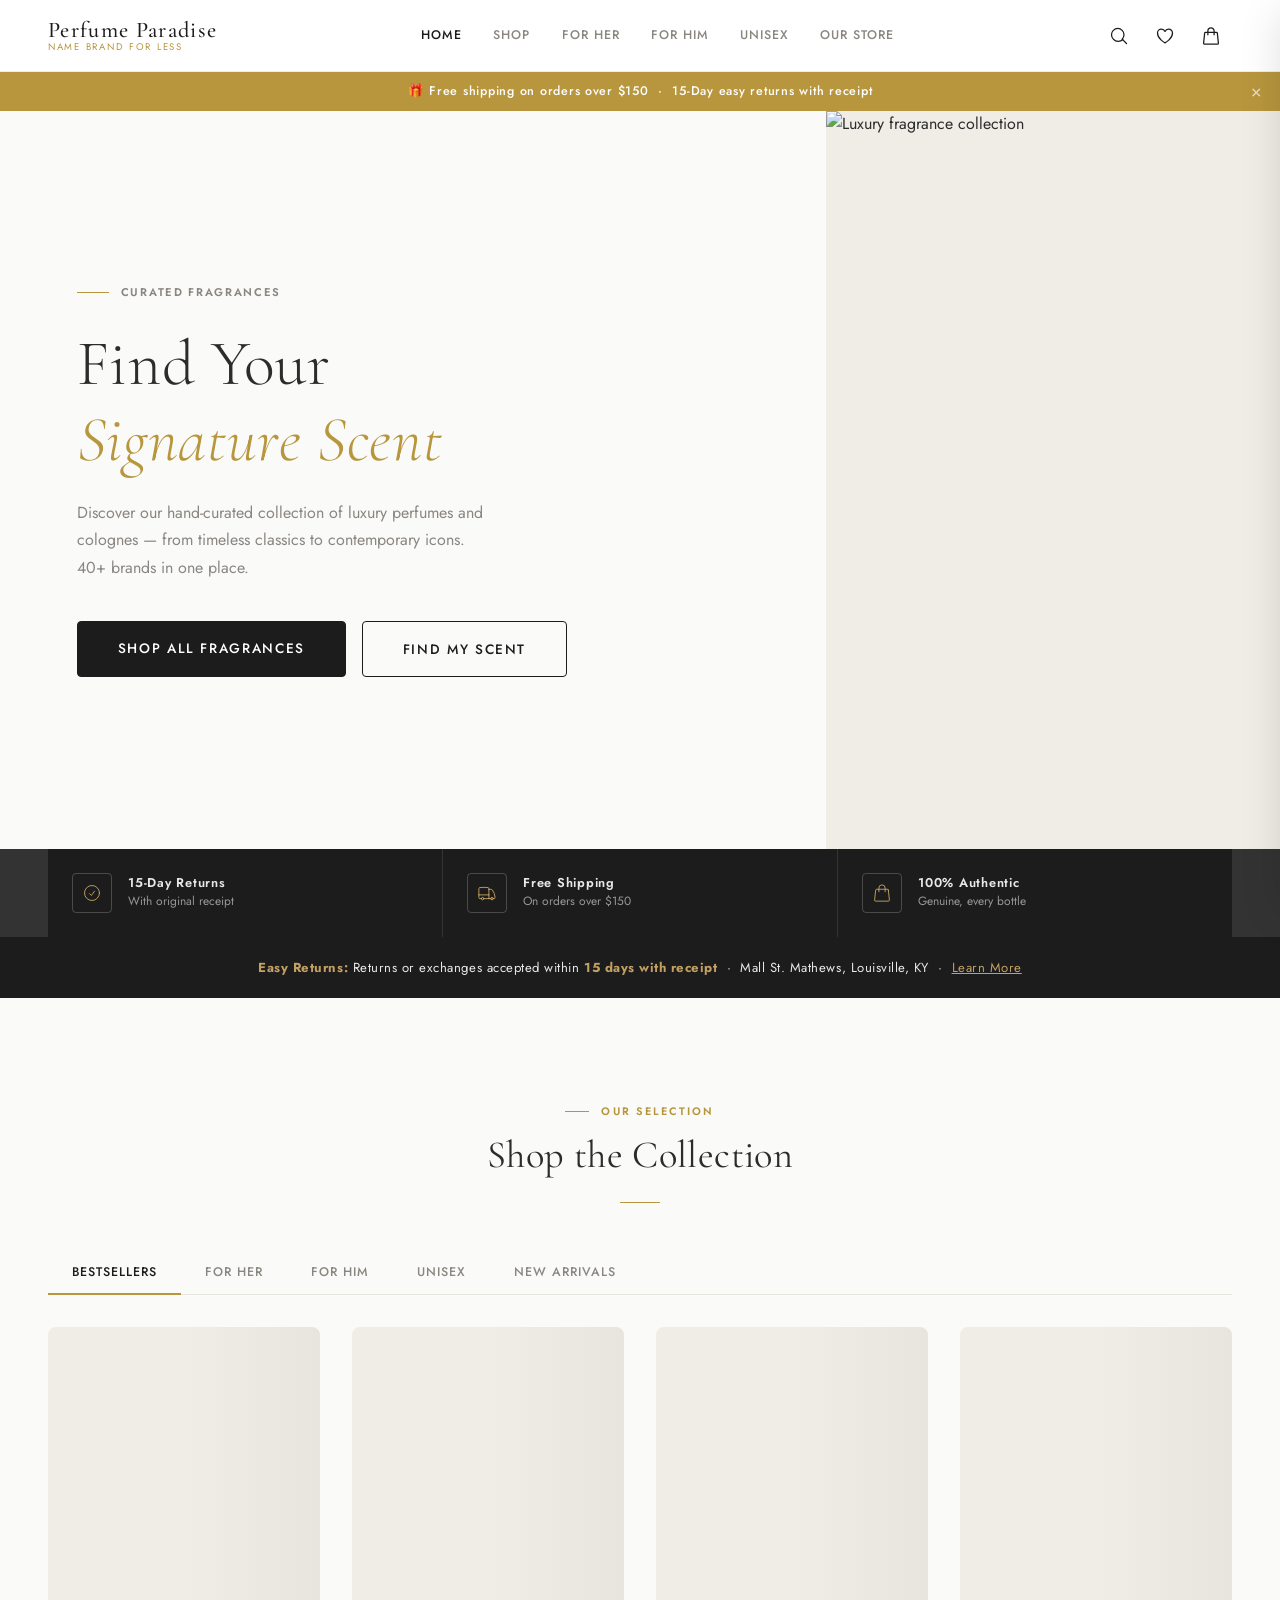
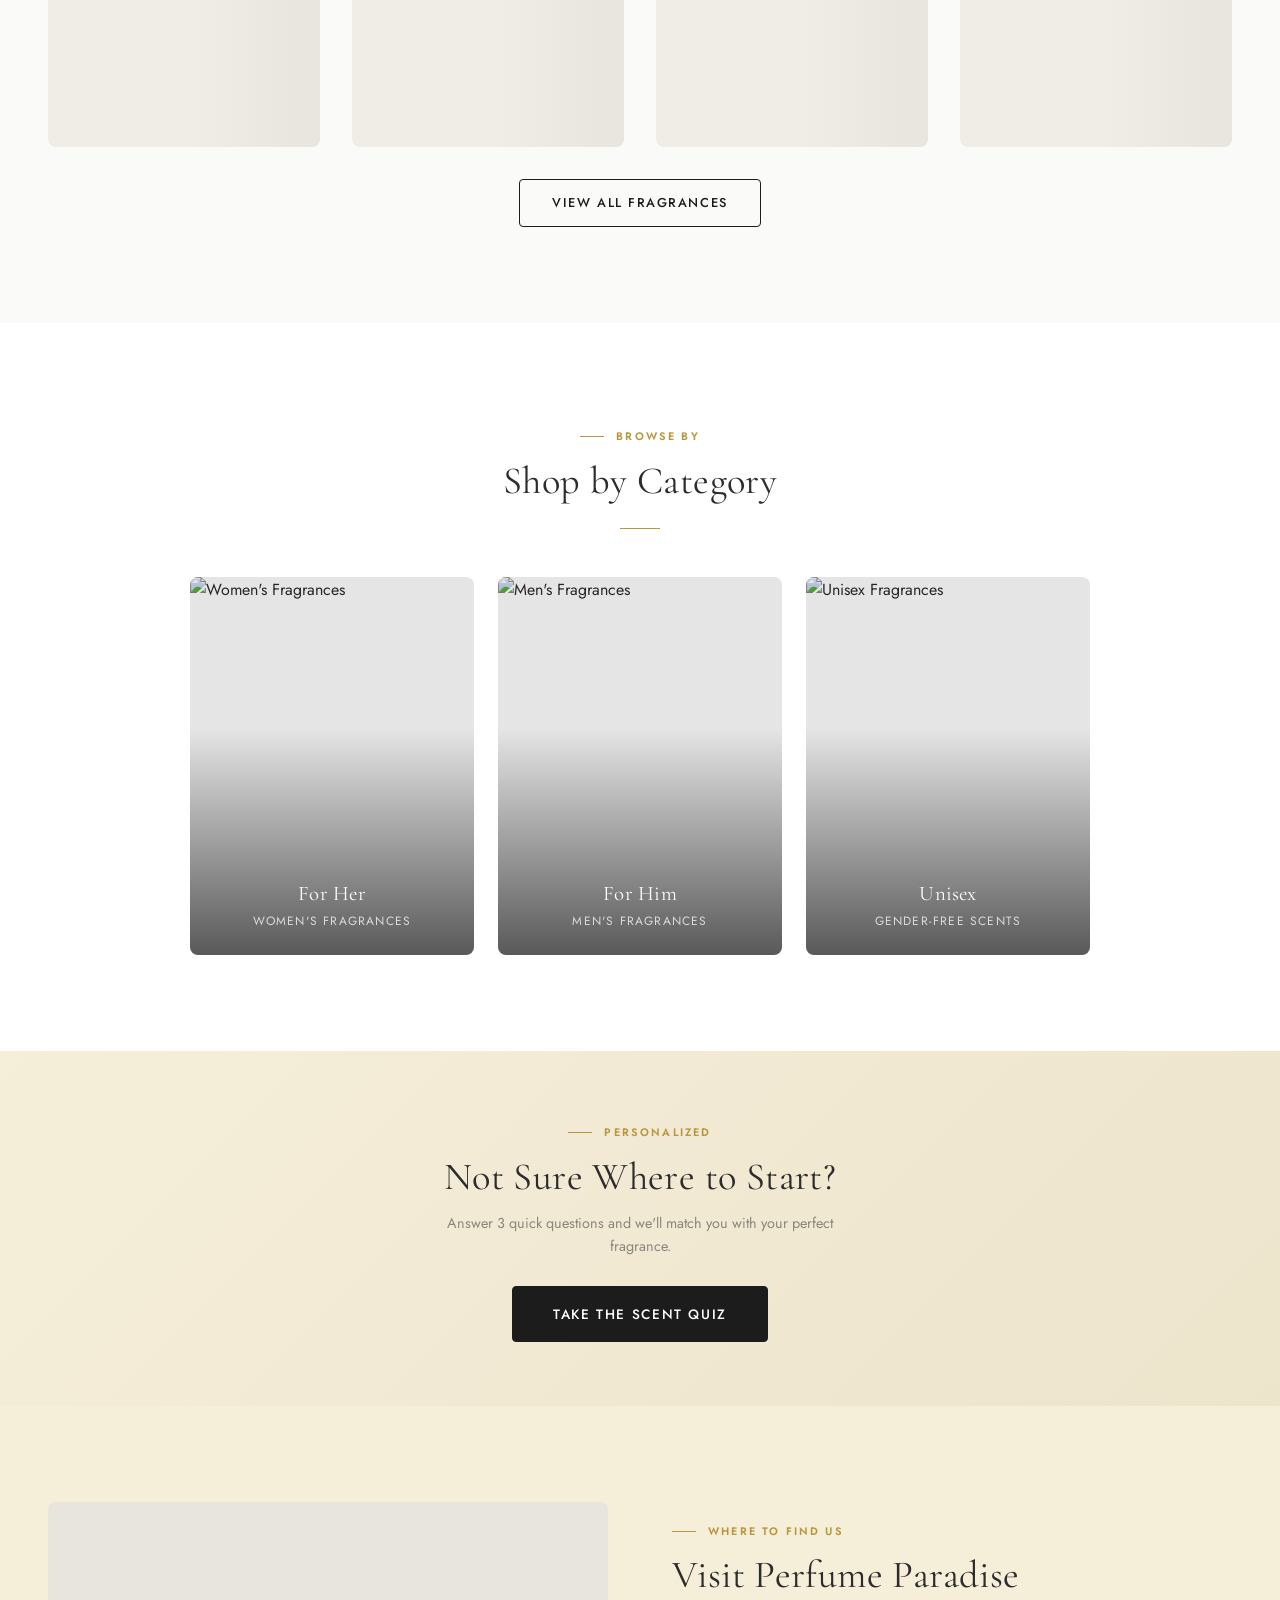
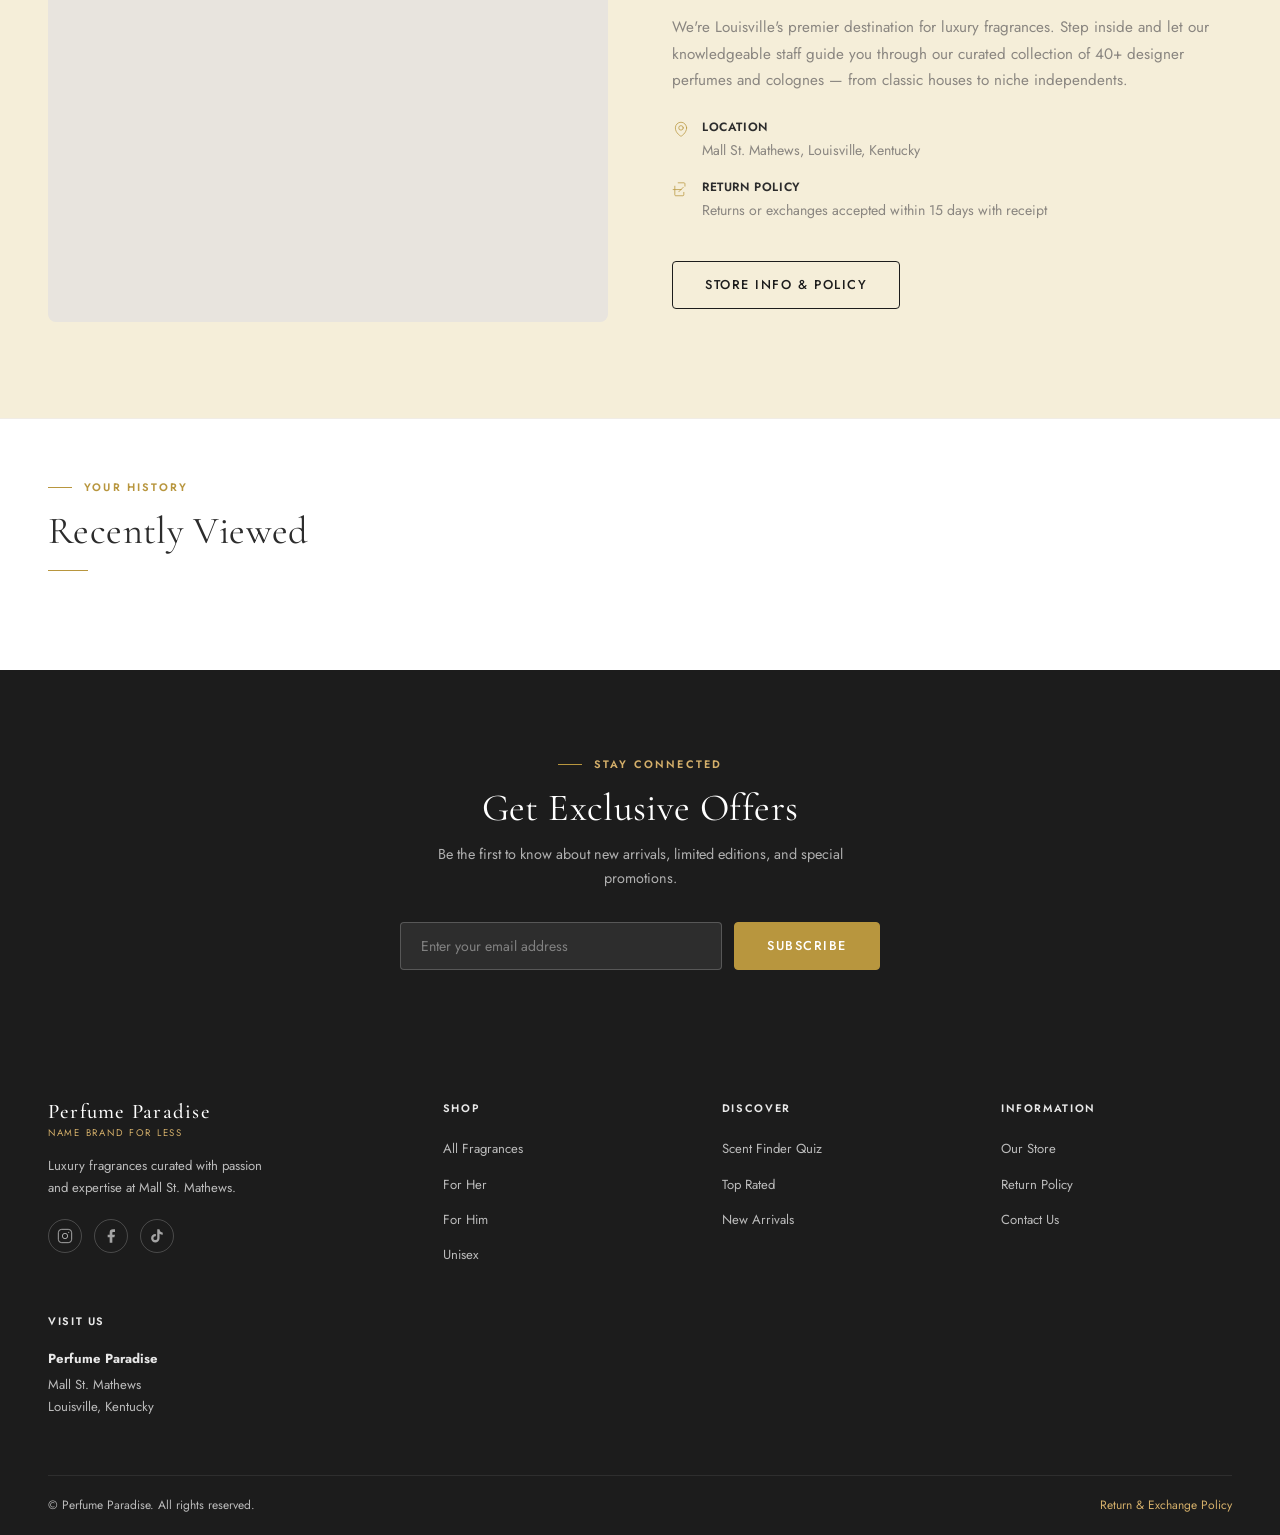
==== commit 6226bb9e: "Security: strip all inline JS from HTML pages, update README with code notice" ====
--- a/index.html
+++ b/index.html
@@ -551,70 +551,7 @@
   <script src="js/main.js"></script>
   <script src="js/clover-api.js"></script>
   <script>
-    document.getElementById('year').textContent = new Date().getFullYear();
-
-    document.addEventListener('DOMContentLoaded', async () => {
-      initAnnouncementBar();
-      initScentQuiz();
-      initNewsletter();
-      initTabs();
-
-      // Wishlist badge
-      const wc = document.getElementById('wishlistCount');
-      if (wc) {
-        const ids = Wishlist.getIds();
-        if (ids.length > 0) { wc.textContent = ids.length; wc.classList.remove('hidden'); }
-      }
-
-      const all = await ProductService.getAll();
-
-      // Bestsellers tab
-      const bestsellerGrid = document.getElementById('bestsellerGrid');
-      if (bestsellerGrid) {
-        const bestsellers = all.filter(p => p.isBestseller);
-        bestsellerGrid.innerHTML = '';
-        bestsellers.forEach(p => bestsellerGrid.appendChild(renderProductCard(p)));
-      }
-
-      // Women tab
-      const womenGrid = document.getElementById('womenGrid');
-      if (womenGrid) {
-        const women = all.filter(p => p.category === 'women').slice(0, 8);
-        womenGrid.innerHTML = '';
-        women.forEach(p => womenGrid.appendChild(renderProductCard(p)));
-      }
-
-      // Men tab
-      const menGrid = document.getElementById('menGrid');
-      if (menGrid) {
-        const men = all.filter(p => p.category === 'men').slice(0, 8);
-        menGrid.innerHTML = '';
-        men.forEach(p => menGrid.appendChild(renderProductCard(p)));
-      }
-
-      // Unisex tab
-      const unisexGrid = document.getElementById('unisexGrid');
-      if (unisexGrid) {
-        const unisex = all.filter(p => p.category === 'unisex');
-        unisexGrid.innerHTML = '';
-        unisex.forEach(p => unisexGrid.appendChild(renderProductCard(p)));
-      }
-
-      // New Arrivals tab
-      const newGrid = document.getElementById('newGrid');
-      if (newGrid) {
-        const newArrivals = all.filter(p => p.isNew);
-        newGrid.innerHTML = '';
-        if (newArrivals.length === 0) {
-          newGrid.innerHTML = '<p style="color:var(--color-text-muted);padding:2rem 0">Check back soon for new arrivals!</p>';
-        } else {
-          newArrivals.forEach(p => newGrid.appendChild(renderProductCard(p)));
-        }
-      }
-
-      // Recently viewed
-      renderRecentlyViewed('recentlyViewedGrid');
-    });
+  <!-- Business logic handled by js/ modules — source available upon request -->
   </script>
 </body>
 </html>
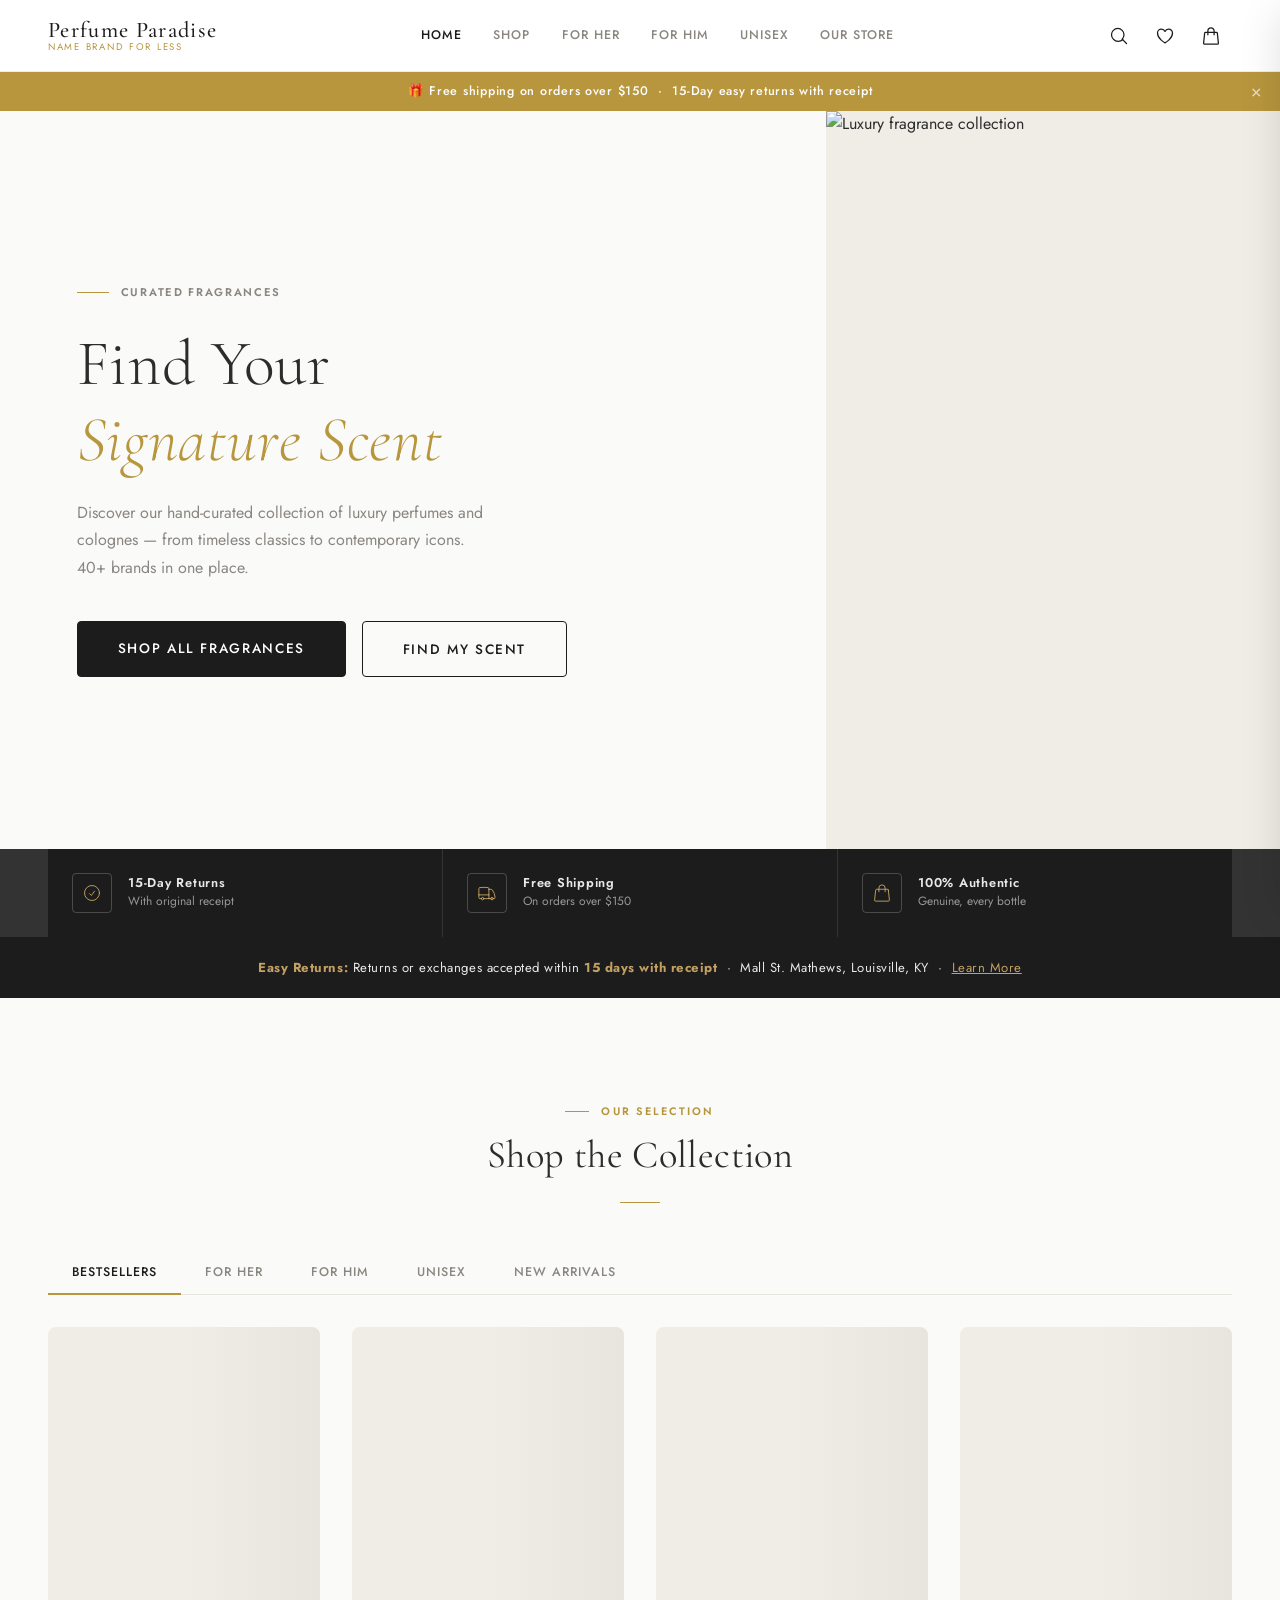
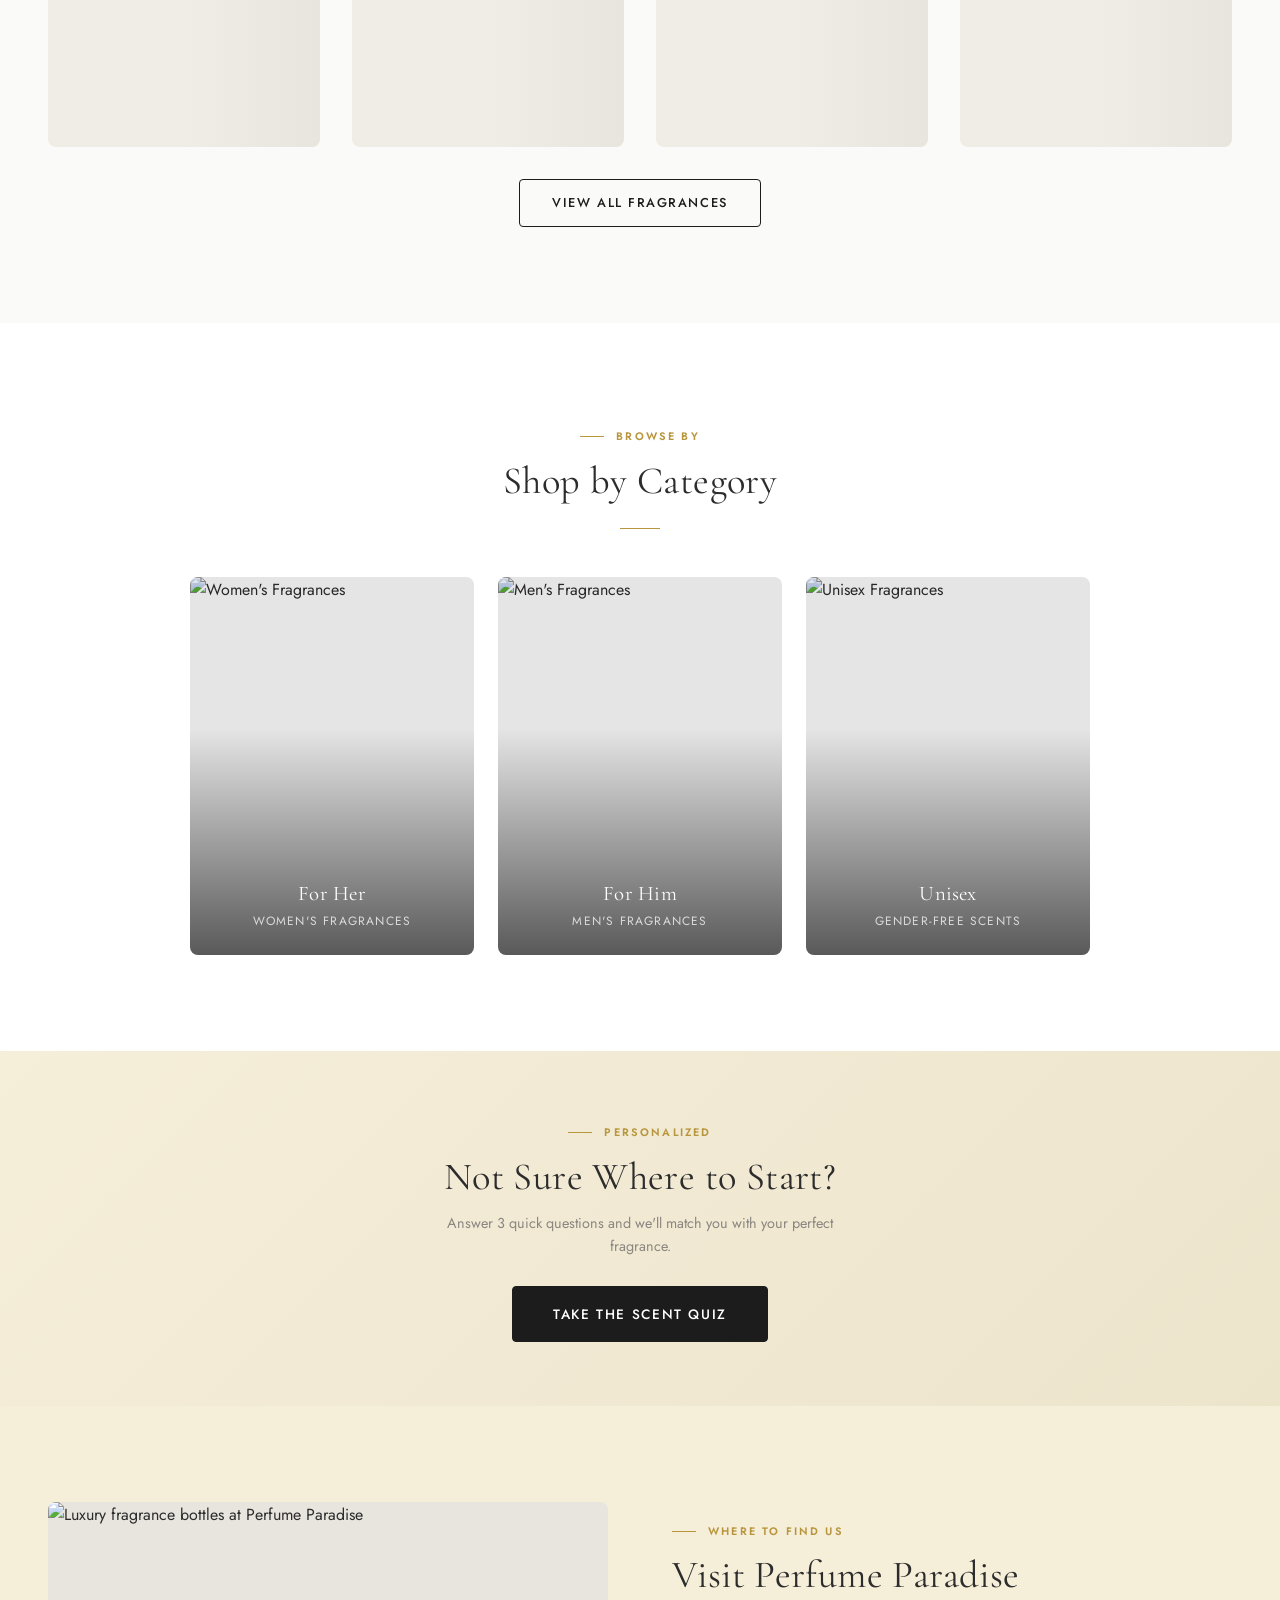
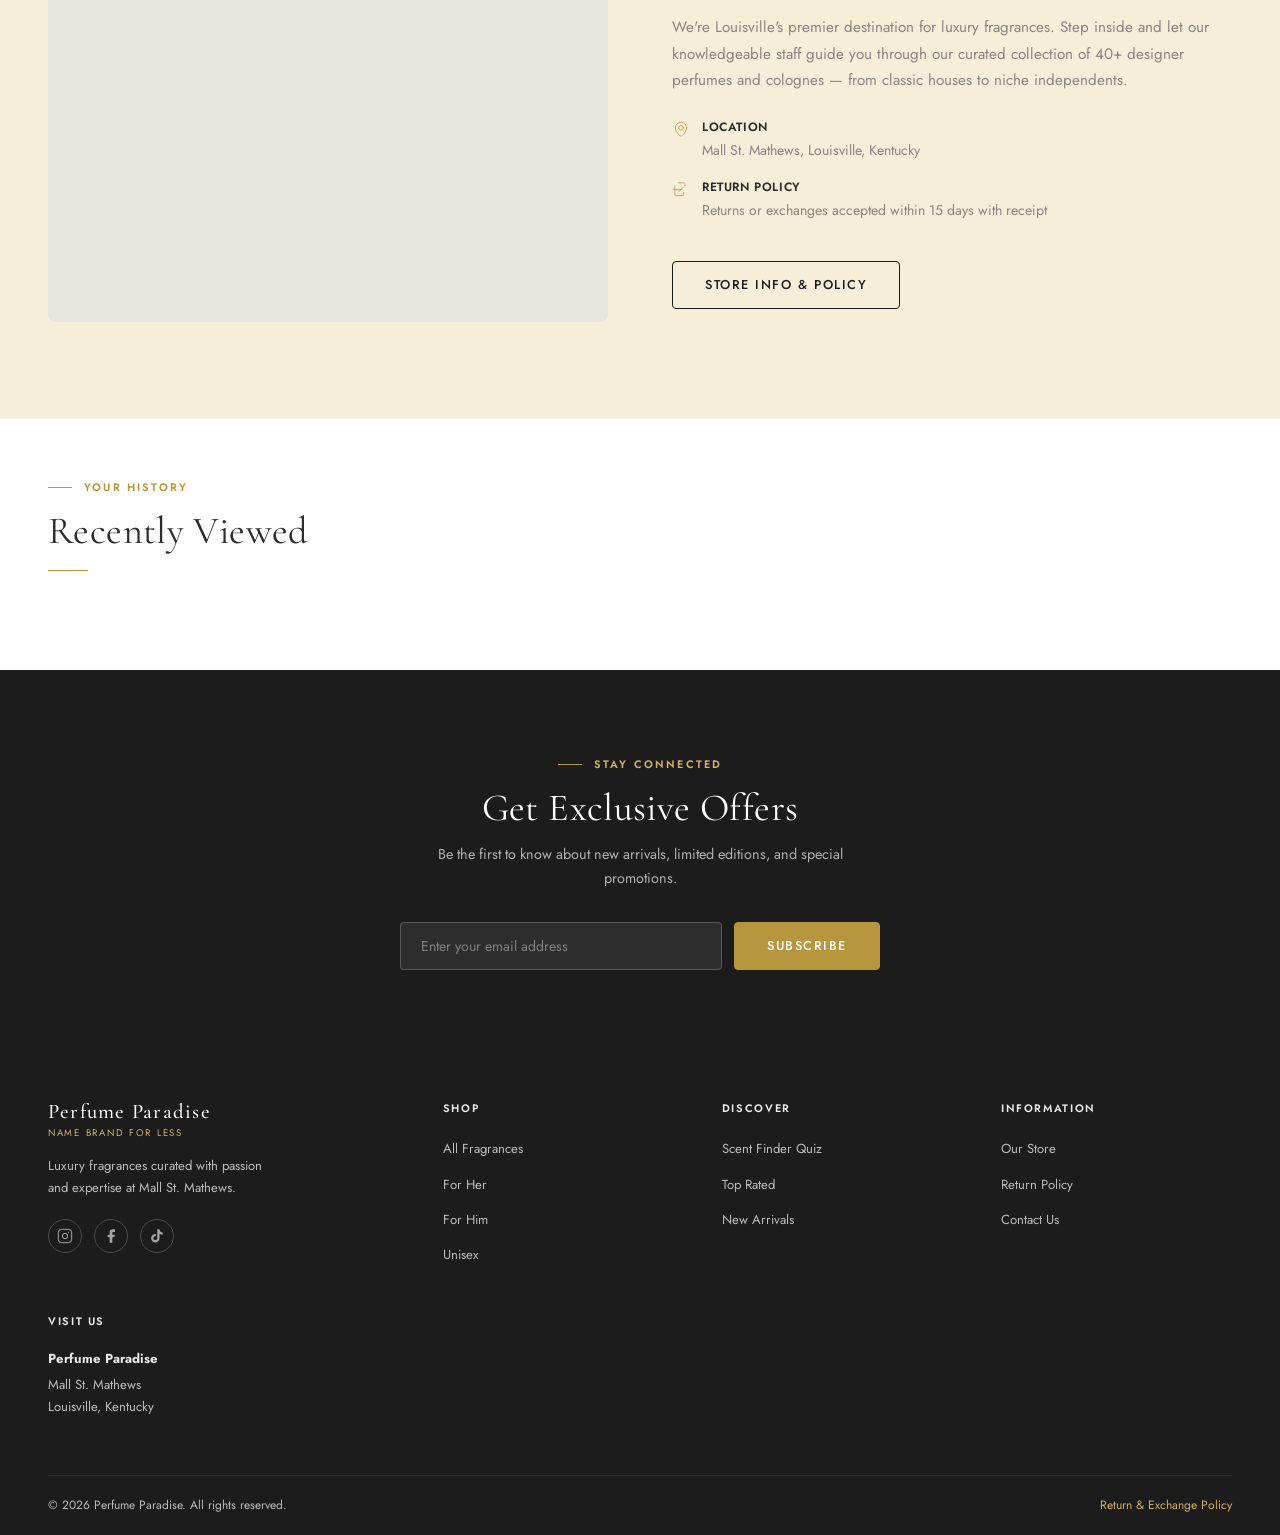
==== commit 7e76665a: "Fix product loading failure after network reconnect When a fetch fails with no internet, ProductServ" ====
--- a/index.html
+++ b/index.html
@@ -551,7 +551,94 @@
   <script src="js/main.js"></script>
   <script src="js/clover-api.js"></script>
   <script>
-  <!-- Business logic handled by js/ modules — source available upon request -->
+    document.getElementById('year').textContent = new Date().getFullYear();
+
+    document.addEventListener('DOMContentLoaded', async () => {
+      initAnnouncementBar();
+      initScentQuiz();
+      initNewsletter();
+      initTabs();
+
+      // Wishlist badge
+      const wc = document.getElementById('wishlistCount');
+      if (wc) {
+        const ids = Wishlist.getIds();
+        if (ids.length > 0) { wc.textContent = ids.length; wc.classList.remove('hidden'); }
+      }
+
+      await loadHomeProducts();
+    });
+
+    async function loadHomeProducts() {
+      try {
+        const all = await ProductService.getAll();
+        if (!Array.isArray(all) || all.length === 0) throw new Error('empty');
+
+        // Bestsellers tab
+        const bestsellerGrid = document.getElementById('bestsellerGrid');
+        if (bestsellerGrid) {
+          const bestsellers = all.filter(p => p.isBestseller);
+          bestsellerGrid.innerHTML = '';
+          bestsellers.forEach(p => bestsellerGrid.appendChild(renderProductCard(p)));
+        }
+
+        // Women tab
+        const womenGrid = document.getElementById('womenGrid');
+        if (womenGrid) {
+          const women = all.filter(p => p.category === 'women').slice(0, 8);
+          womenGrid.innerHTML = '';
+          women.forEach(p => womenGrid.appendChild(renderProductCard(p)));
+        }
+
+        // Men tab
+        const menGrid = document.getElementById('menGrid');
+        if (menGrid) {
+          const men = all.filter(p => p.category === 'men').slice(0, 8);
+          menGrid.innerHTML = '';
+          men.forEach(p => menGrid.appendChild(renderProductCard(p)));
+        }
+
+        // Unisex tab
+        const unisexGrid = document.getElementById('unisexGrid');
+        if (unisexGrid) {
+          const unisex = all.filter(p => p.category === 'unisex');
+          unisexGrid.innerHTML = '';
+          unisex.forEach(p => unisexGrid.appendChild(renderProductCard(p)));
+        }
+
+        // New Arrivals tab
+        const newGrid = document.getElementById('newGrid');
+        if (newGrid) {
+          const newArrivals = all.filter(p => p.isNew);
+          newGrid.innerHTML = '';
+          if (newArrivals.length === 0) {
+            newGrid.innerHTML = '<p style="color:var(--color-text-muted);padding:2rem 0">Check back soon for new arrivals!</p>';
+          } else {
+            newArrivals.forEach(p => newGrid.appendChild(renderProductCard(p)));
+          }
+        }
+
+        // Recently viewed
+        renderRecentlyViewed('recentlyViewedGrid');
+      } catch {
+        _showHomeError();
+      }
+    }
+
+    function _showHomeError() {
+      const activeGrid = document.querySelector('.tab-panel.active .product-grid')
+                      || document.getElementById('bestsellerGrid');
+      if (!activeGrid) return;
+      activeGrid.innerHTML = `
+        <p style="color:var(--color-text-muted);grid-column:1/-1;padding:2rem 0;text-align:center">
+          Couldn't load products. Check your connection.
+          <br><br>
+          <button onclick="ProductService.clearCache?.();loadHomeProducts()"
+                  style="margin-top:.5rem;padding:.5rem 1.5rem;cursor:pointer">
+            Try Again
+          </button>
+        </p>`;
+    }
   </script>
 </body>
 </html>
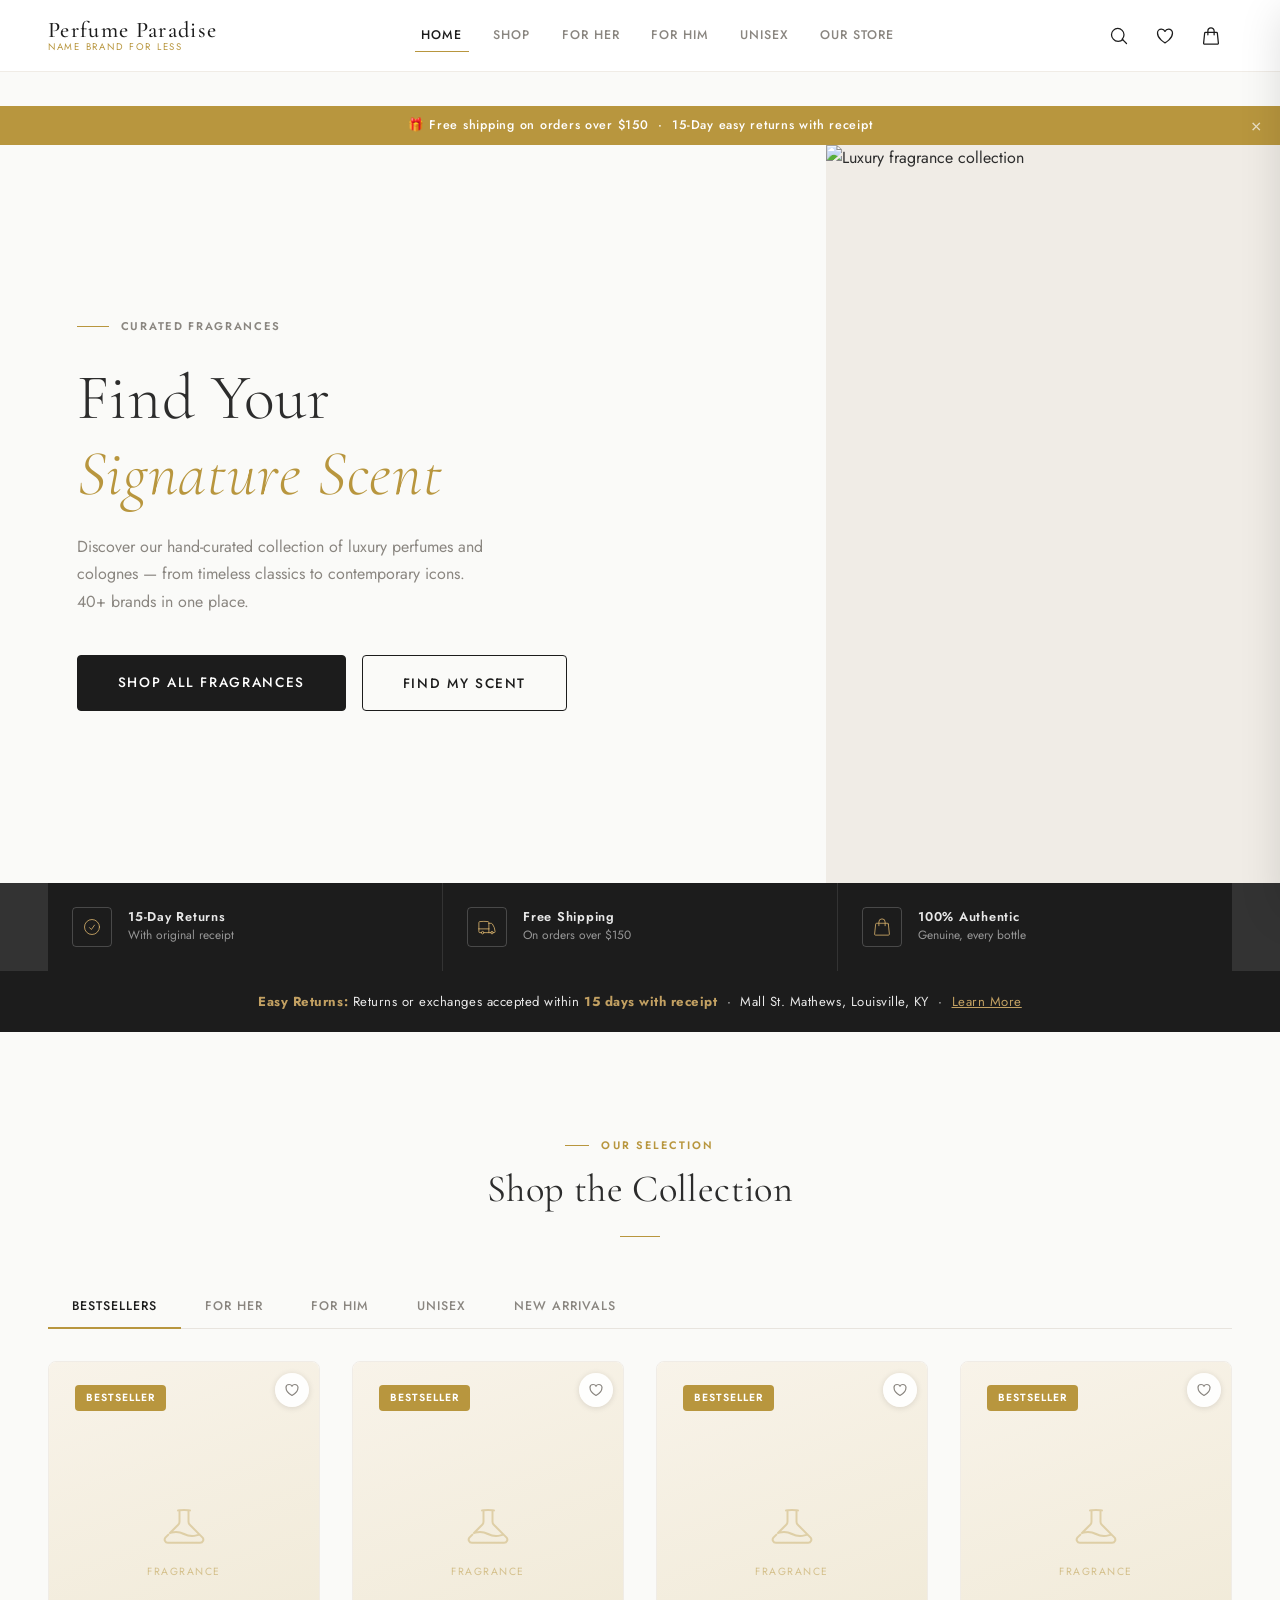
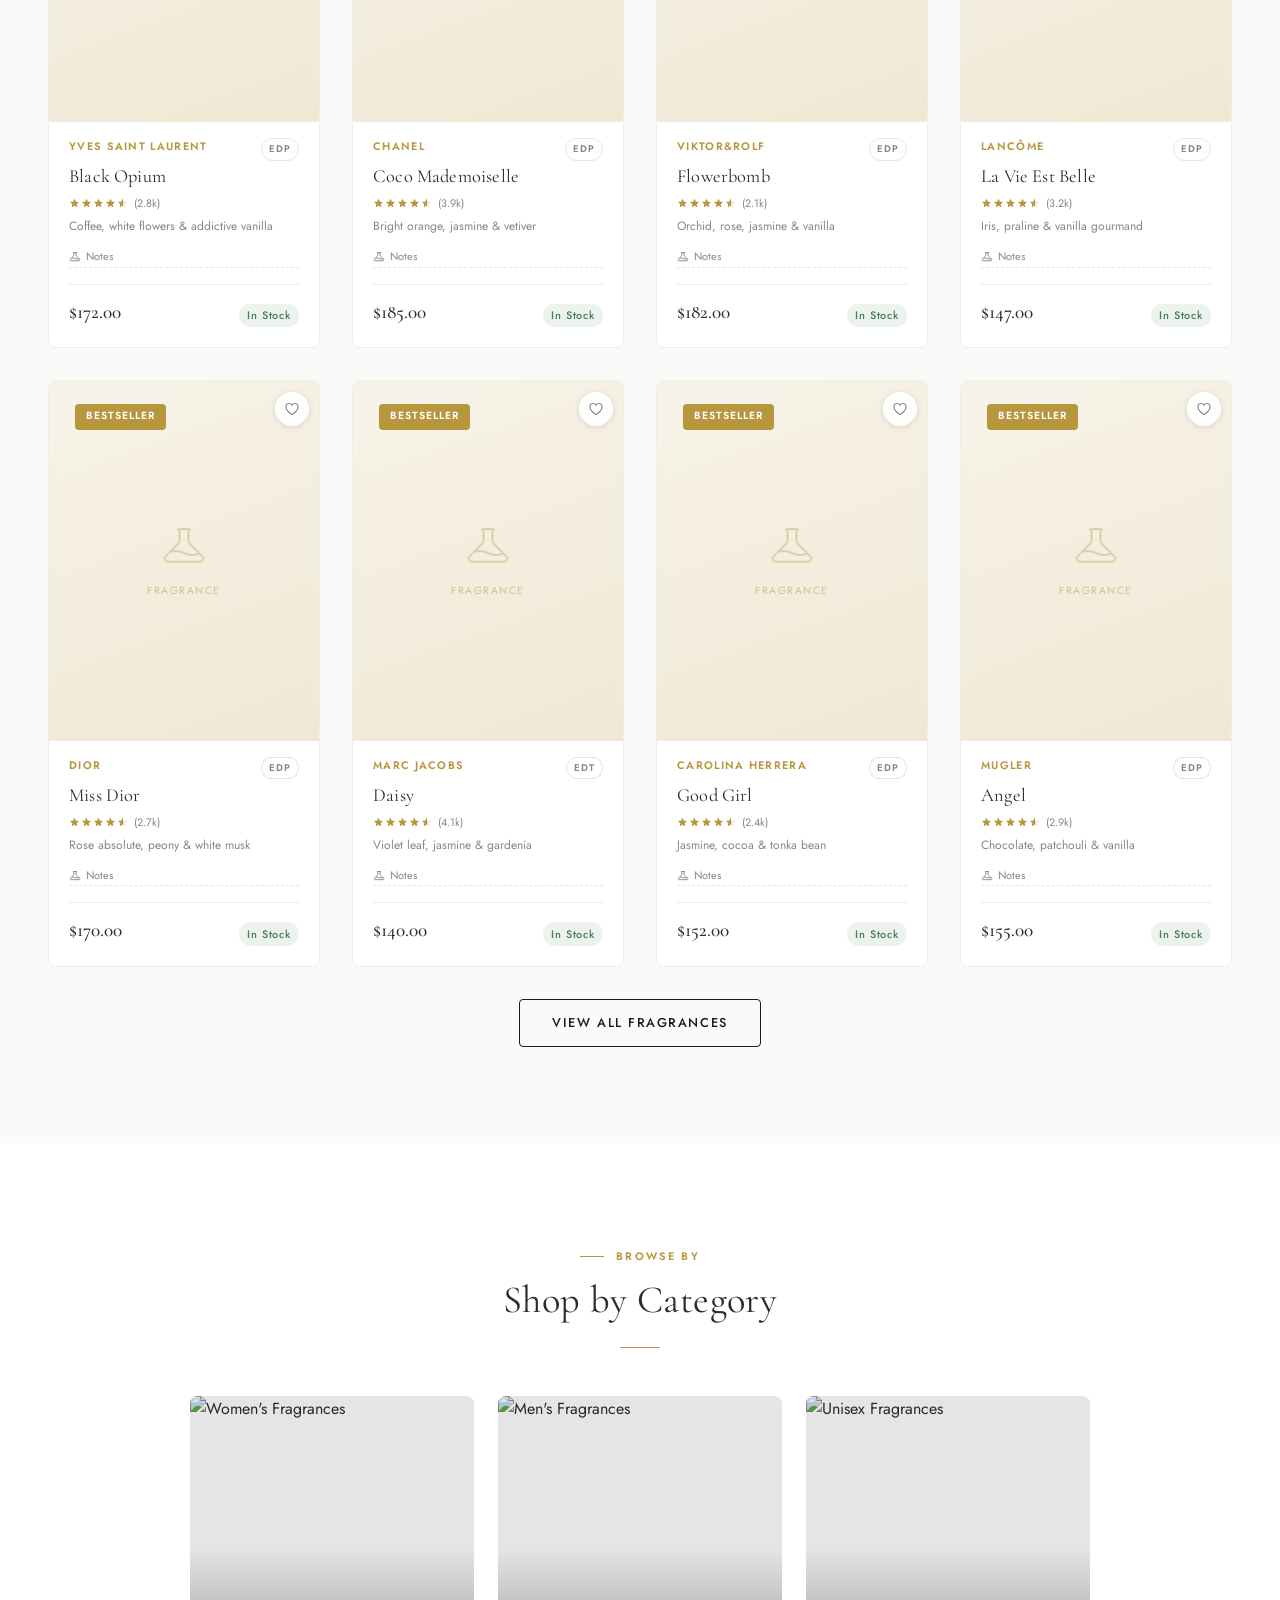
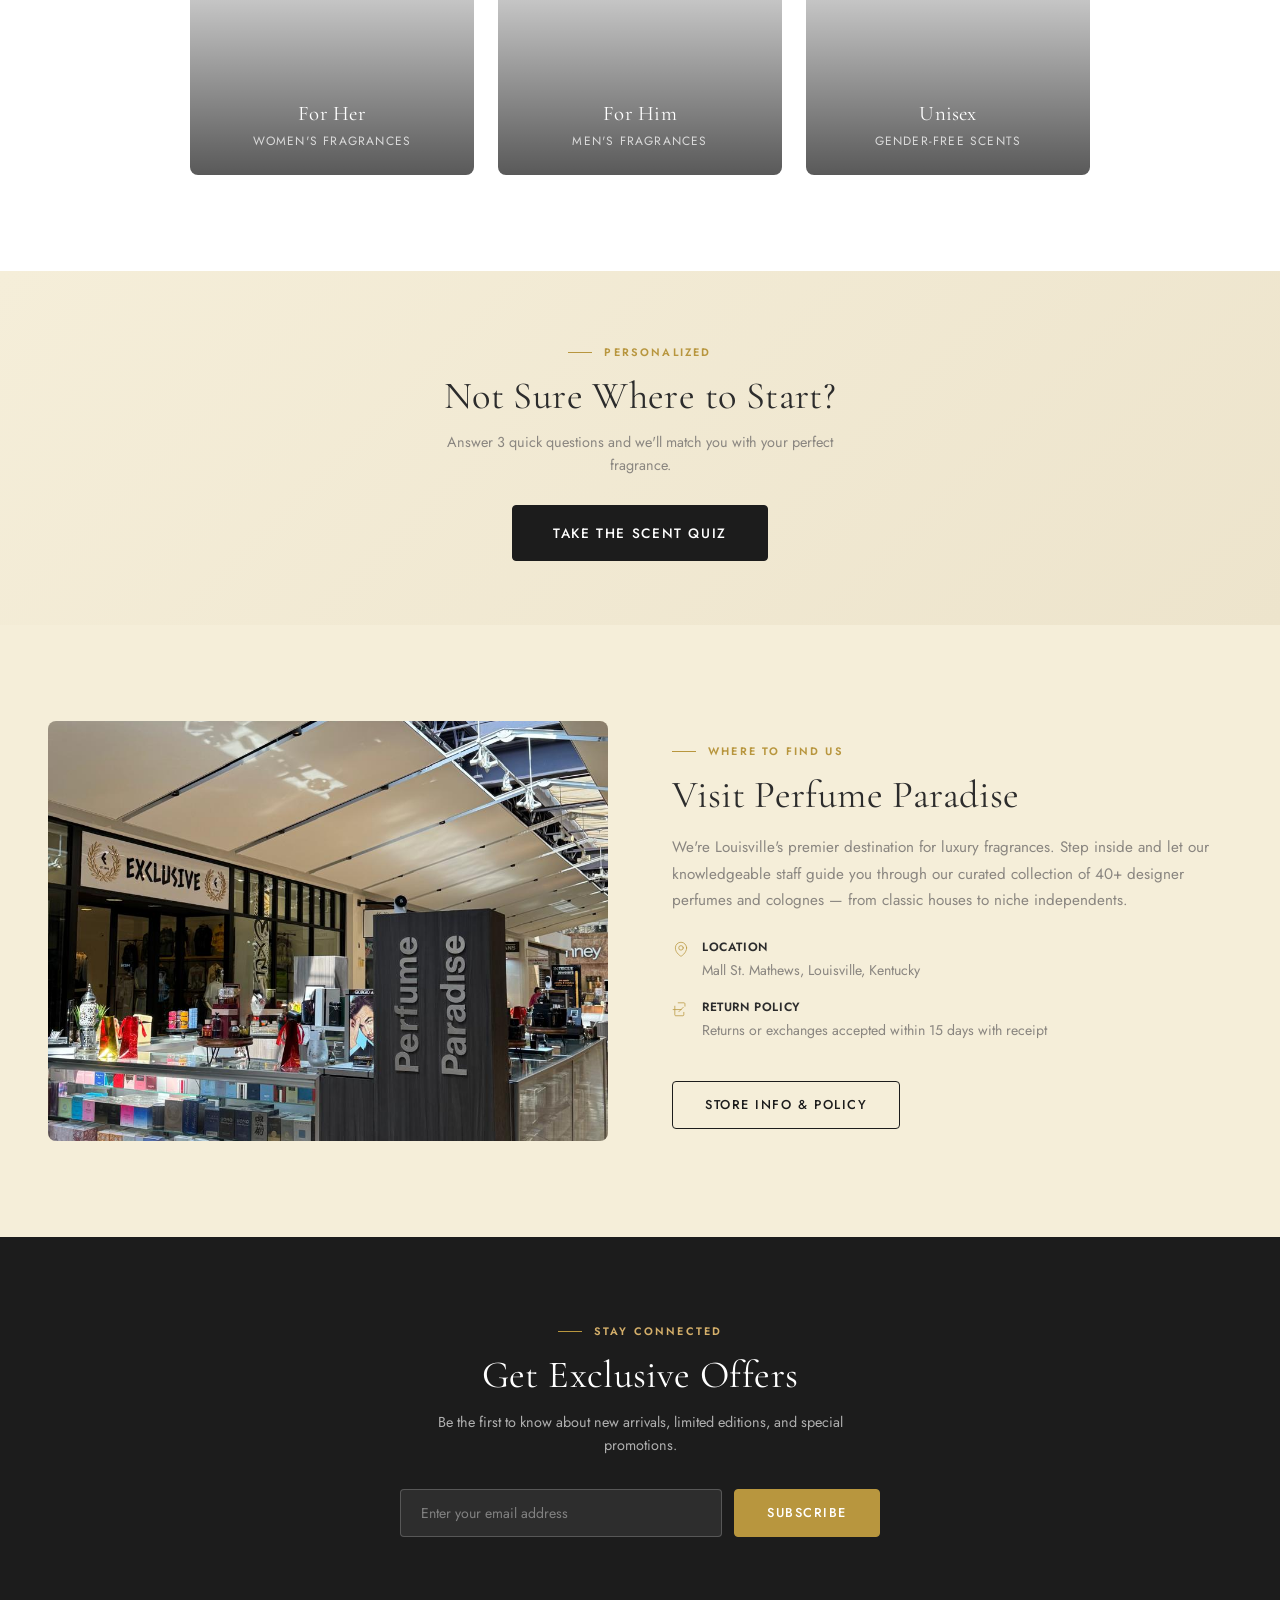
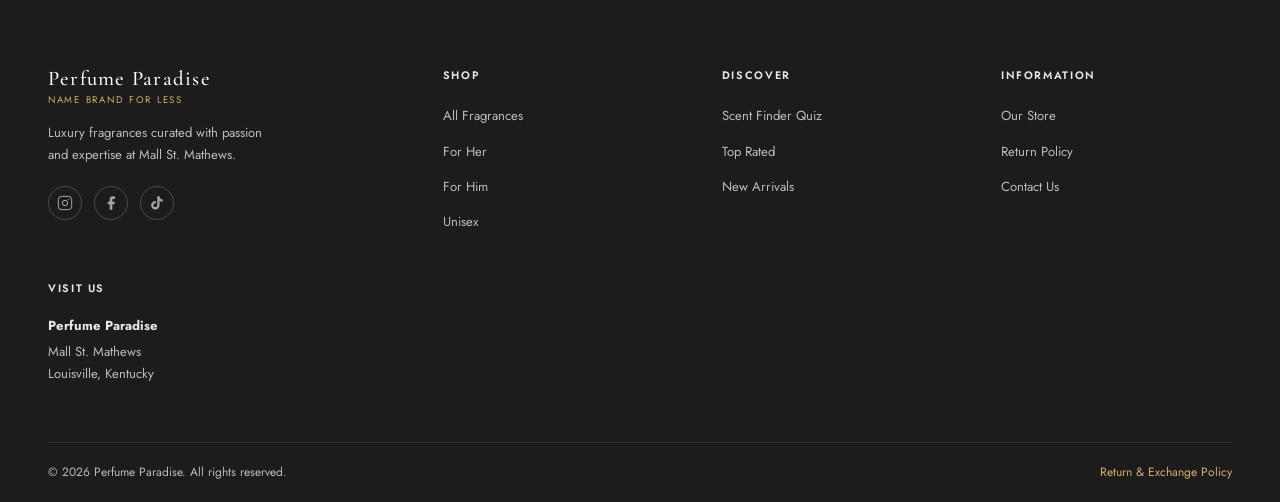
==== commit baeb8964: "Fix product loading bug + add full animation system Bug fix: all HTML pages had empty <script> block" ====
--- a/index.html
+++ b/index.html
@@ -238,7 +238,7 @@
     <!-- PERKS BAR ────────────────────────────────────────────────── -->
     <div class="perks-bar" aria-label="Store benefits">
       <div class="container perks-inner">
-        <div class="perk-item">
+        <div class="perk-item" data-reveal="up" data-delay="1">
           <div class="perk-icon">
             <svg xmlns="http://www.w3.org/2000/svg" fill="none" viewBox="0 0 24 24" stroke="currentColor">
               <path stroke-linecap="round" stroke-linejoin="round" d="M9 12.75L11.25 15 15 9.75M21 12a9 9 0 11-18 0 9 9 0 0118 0z"/>
@@ -249,7 +249,7 @@
             <p>With original receipt</p>
           </div>
         </div>
-        <div class="perk-item">
+        <div class="perk-item" data-reveal="up" data-delay="2">
           <div class="perk-icon">
             <svg xmlns="http://www.w3.org/2000/svg" fill="none" viewBox="0 0 24 24" stroke="currentColor">
               <path stroke-linecap="round" stroke-linejoin="round" d="M8.25 18.75a1.5 1.5 0 01-3 0m3 0a1.5 1.5 0 00-3 0m3 0h6m-9 0H3.375a1.125 1.125 0 01-1.125-1.125V14.25m17.25 4.5a1.5 1.5 0 01-3 0m3 0a1.5 1.5 0 00-3 0m3 0h1.125c.621 0 1.129-.504 1.09-1.124a17.902 17.902 0 00-3.213-9.193 2.056 2.056 0 00-1.58-.86H14.25M16.5 18.75h-2.25m0-11.177v-.958c0-.568-.422-1.048-.987-1.106a48.554 48.554 0 00-10.026 0 1.106 1.106 0 00-.987 1.106v7.635m12-6.677v6.677m0 4.5v-4.5m0 0h-12"/>
@@ -260,7 +260,7 @@
             <p>On orders over $150</p>
           </div>
         </div>
-        <div class="perk-item">
+        <div class="perk-item" data-reveal="up" data-delay="3">
           <div class="perk-icon">
             <svg xmlns="http://www.w3.org/2000/svg" fill="none" viewBox="0 0 24 24" stroke="currentColor">
               <path stroke-linecap="round" stroke-linejoin="round" d="M15.75 10.5V6a3.75 3.75 0 10-7.5 0v4.5m11.356-1.993l1.263 12c.07.665-.45 1.243-1.119 1.243H4.25a1.125 1.125 0 01-1.12-1.243l1.264-12A1.125 1.125 0 015.513 7.5h12.974c.576 0 1.059.435 1.119 1.007z"/>
@@ -287,7 +287,7 @@
     <!-- FEATURED / NEW ARRIVALS TABS ───────────────────────────── -->
     <section class="section-pad tabs-wrap" aria-labelledby="collection-heading">
       <div class="container">
-        <header class="section-header centered">
+        <header class="section-header centered" data-reveal="up">
           <span class="section-label">Our Selection</span>
           <h2 id="collection-heading">Shop the Collection</h2>
           <div class="section-divider"></div>
@@ -355,13 +355,13 @@
     <!-- CATEGORIES ───────────────────────────────────────────────── -->
     <section class="section-pad" style="background:var(--color-surface)" aria-labelledby="categories-heading">
       <div class="container">
-        <header class="section-header centered">
+        <header class="section-header centered" data-reveal="up">
           <span class="section-label">Browse By</span>
           <h2 id="categories-heading">Shop by Category</h2>
           <div class="section-divider"></div>
         </header>
         <div class="grid-3" style="gap:1.5rem;max-width:900px;margin:0 auto">
-          <a href="products.html?category=women" class="category-card" style="display:block;border-radius:var(--radius-md);overflow:hidden;position:relative;aspect-ratio:3/4;transition:transform var(--transition-base),box-shadow var(--transition-base);"
+          <a href="products.html?category=women" class="category-card" data-reveal="up" data-delay="1" style="display:block;border-radius:var(--radius-md);overflow:hidden;position:relative;aspect-ratio:3/4;transition:transform var(--transition-base),box-shadow var(--transition-base);"
              onmouseover="this.style.transform='translateY(-4px)';this.style.boxShadow='var(--shadow-md)'"
              onmouseout="this.style.transform='';this.style.boxShadow=''">
             <img src="https://images.unsplash.com/photo-1594897030264-ab7d87efc473?w=600&q=80&auto=format&fit=crop"
@@ -551,93 +551,48 @@
   <script src="js/main.js"></script>
   <script src="js/clover-api.js"></script>
   <script>
+    // ── Footer year ────────────────────────────────────────────
     document.getElementById('year').textContent = new Date().getFullYear();
 
-    document.addEventListener('DOMContentLoaded', async () => {
+    // ── Page init after DOM ready ──────────────────────────────
+    document.addEventListener('DOMContentLoaded', () => {
       initAnnouncementBar();
       initScentQuiz();
       initNewsletter();
       initTabs();
-
-      // Wishlist badge
-      const wc = document.getElementById('wishlistCount');
-      if (wc) {
-        const ids = Wishlist.getIds();
-        if (ids.length > 0) { wc.textContent = ids.length; wc.classList.remove('hidden'); }
+      loadHomepageProducts();
+      renderRecentlyViewed('recentlyViewedGrid');
+    });
+
+    // ── Load all product grids ─────────────────────────────────
+    async function loadHomepageProducts() {
+      const grids = {
+        bestsellerGrid: () => ProductService.getBestsellers(8),
+        womenGrid:      () => ProductService.getByCategory('women', 8),
+        menGrid:        () => ProductService.getByCategory('men', 8),
+        unisexGrid:     () => ProductService.getByCategory('unisex', 8),
+        newGrid:        () => ProductService.filter({ sortBy: 'newest' }).then(r => r.filter(p => p.isNew)),
+      };
+
+      for (const [id, fetcher] of Object.entries(grids)) {
+        const container = document.getElementById(id);
+        if (!container) continue;
+        try {
+          const products = await fetcher();
+          container.innerHTML = '';
+          if (products.length === 0) {
+            container.innerHTML = '<p style="color:var(--color-text-muted);padding:2rem">No products found.</p>';
+          } else {
+            products.forEach(p => container.appendChild(renderProductCard(p)));
+            // Stagger animate — only the active (visible) panel on load
+            if (id === 'bestsellerGrid') animateCards(container);
+          }
+        } catch (err) {
+          container.innerHTML = '<p style="color:var(--color-text-muted);padding:2rem">Could not load products.</p>';
+          console.error('Failed to load grid', id, err);
+        }
       }
-
-      await loadHomeProducts();
-    });
-
-    async function loadHomeProducts() {
-      try {
-        const all = await ProductService.getAll();
-        if (!Array.isArray(all) || all.length === 0) throw new Error('empty');
-
-        // Bestsellers tab
-        const bestsellerGrid = document.getElementById('bestsellerGrid');
-        if (bestsellerGrid) {
-          const bestsellers = all.filter(p => p.isBestseller);
-          bestsellerGrid.innerHTML = '';
-          bestsellers.forEach(p => bestsellerGrid.appendChild(renderProductCard(p)));
-        }
-
-        // Women tab
-        const womenGrid = document.getElementById('womenGrid');
-        if (womenGrid) {
-          const women = all.filter(p => p.category === 'women').slice(0, 8);
-          womenGrid.innerHTML = '';
-          women.forEach(p => womenGrid.appendChild(renderProductCard(p)));
-        }
-
-        // Men tab
-        const menGrid = document.getElementById('menGrid');
-        if (menGrid) {
-          const men = all.filter(p => p.category === 'men').slice(0, 8);
-          menGrid.innerHTML = '';
-          men.forEach(p => menGrid.appendChild(renderProductCard(p)));
-        }
-
-        // Unisex tab
-        const unisexGrid = document.getElementById('unisexGrid');
-        if (unisexGrid) {
-          const unisex = all.filter(p => p.category === 'unisex');
-          unisexGrid.innerHTML = '';
-          unisex.forEach(p => unisexGrid.appendChild(renderProductCard(p)));
-        }
-
-        // New Arrivals tab
-        const newGrid = document.getElementById('newGrid');
-        if (newGrid) {
-          const newArrivals = all.filter(p => p.isNew);
-          newGrid.innerHTML = '';
-          if (newArrivals.length === 0) {
-            newGrid.innerHTML = '<p style="color:var(--color-text-muted);padding:2rem 0">Check back soon for new arrivals!</p>';
-          } else {
-            newArrivals.forEach(p => newGrid.appendChild(renderProductCard(p)));
-          }
-        }
-
-        // Recently viewed
-        renderRecentlyViewed('recentlyViewedGrid');
-      } catch {
-        _showHomeError();
-      }
-    }
-
-    function _showHomeError() {
-      const activeGrid = document.querySelector('.tab-panel.active .product-grid')
-                      || document.getElementById('bestsellerGrid');
-      if (!activeGrid) return;
-      activeGrid.innerHTML = `
-        <p style="color:var(--color-text-muted);grid-column:1/-1;padding:2rem 0;text-align:center">
-          Couldn't load products. Check your connection.
-          <br><br>
-          <button onclick="ProductService.clearCache?.();loadHomeProducts()"
-                  style="margin-top:.5rem;padding:.5rem 1.5rem;cursor:pointer">
-            Try Again
-          </button>
-        </p>`;
+      refreshScrollReveal();
     }
   </script>
 </body>
--- a/css/styles.css
+++ b/css/styles.css
@@ -2234,3 +2234,361 @@
   .tab-btn { padding: 0.6rem 1rem; font-size: 0.72rem; }
 }
 
+/* ============================================================
+   37. MOTION & ANIMATION SYSTEM
+   ============================================================ */
+
+/* ── Page-load progress bar ─────────────────────────────── */
+#pp-load-bar {
+  position: fixed;
+  top: 0; left: 0;
+  height: 2px;
+  width: 0%;
+  background: linear-gradient(90deg, var(--color-gold), var(--color-gold-light));
+  z-index: 9999;
+  transition: width 0.4s ease, opacity 0.4s ease;
+  pointer-events: none;
+}
+
+/* ── Scroll reveal base ─────────────────────────────────── */
+[data-reveal] {
+  opacity: 0;
+  transition: opacity 0.75s cubic-bezier(0.22, 1, 0.36, 1),
+              transform 0.75s cubic-bezier(0.22, 1, 0.36, 1);
+}
+
+[data-reveal="up"]    { transform: translateY(36px); }
+[data-reveal="left"]  { transform: translateX(-36px); }
+[data-reveal="right"] { transform: translateX(36px); }
+[data-reveal="scale"] { transform: scale(0.88); }
+[data-reveal="fade"]  { transform: none; }
+
+[data-reveal].is-visible {
+  opacity: 1;
+  transform: translate(0) scale(1);
+}
+
+/* Stagger delays — add data-delay="1" … "6" */
+[data-delay="1"] { transition-delay: 0.08s; }
+[data-delay="2"] { transition-delay: 0.16s; }
+[data-delay="3"] { transition-delay: 0.24s; }
+[data-delay="4"] { transition-delay: 0.32s; }
+[data-delay="5"] { transition-delay: 0.40s; }
+[data-delay="6"] { transition-delay: 0.48s; }
+
+/* ── Hero entrance keyframes ─────────────────────────────── */
+@keyframes heroLineIn {
+  from { opacity: 0; transform: translateY(28px); }
+  to   { opacity: 1; transform: translateY(0); }
+}
+
+@keyframes heroFadeIn {
+  from { opacity: 0; }
+  to   { opacity: 1; }
+}
+
+@keyframes heroDividerIn {
+  from { opacity: 0; width: 0; }
+  to   { opacity: 1; width: 32px; }
+}
+
+/* Applied by JS on DOMContentLoaded */
+.hero-animate .hero-eyebrow {
+  animation: heroLineIn 0.8s cubic-bezier(0.22, 1, 0.36, 1) 0.1s both;
+}
+.hero-animate .hero h1 {
+  animation: heroLineIn 0.9s cubic-bezier(0.22, 1, 0.36, 1) 0.28s both;
+}
+.hero-animate .hero-desc {
+  animation: heroLineIn 0.9s cubic-bezier(0.22, 1, 0.36, 1) 0.45s both;
+}
+.hero-animate .hero-actions {
+  animation: heroLineIn 0.9s cubic-bezier(0.22, 1, 0.36, 1) 0.6s both;
+}
+.hero-animate .hero-media {
+  animation: heroFadeIn 1.2s ease 0.2s both;
+}
+
+/* ── Parallax wrapper ────────────────────────────────────── */
+.hero-media {
+  will-change: transform;
+  transition: transform 0.05s linear;
+}
+
+/* ── Enhanced product card hover ─────────────────────────── */
+.product-card {
+  transition: box-shadow 0.35s cubic-bezier(0.22, 1, 0.36, 1),
+              transform  0.35s cubic-bezier(0.22, 1, 0.36, 1),
+              border-color 0.25s ease;
+}
+
+.product-card:hover {
+  transform: translateY(-6px) scale(1.01);
+  box-shadow: 0 24px 64px rgba(0,0,0,0.13);
+  border-color: var(--color-gold);
+}
+
+.product-card-img {
+  transition: transform 0.6s cubic-bezier(0.22, 1, 0.36, 1),
+              opacity   0.4s ease;
+}
+
+.product-card:hover .product-card-img {
+  transform: scale(1.07);
+}
+
+/* ── Product card stagger entrance ───────────────────────── */
+.product-card-enter {
+  opacity: 0;
+  transform: translateY(24px);
+  transition: opacity 0.55s cubic-bezier(0.22, 1, 0.36, 1),
+              transform 0.55s cubic-bezier(0.22, 1, 0.36, 1),
+              box-shadow 0.35s cubic-bezier(0.22, 1, 0.36, 1),
+              border-color 0.25s ease;
+}
+
+.product-card-enter.card-in {
+  opacity: 1;
+  transform: translateY(0);
+}
+
+/* ── Tab panel fade transition ───────────────────────────── */
+.tab-panel.active {
+  animation: tabReveal 0.4s cubic-bezier(0.22, 1, 0.36, 1);
+}
+
+@keyframes tabReveal {
+  from { opacity: 0; transform: translateY(10px); }
+  to   { opacity: 1; transform: translateY(0); }
+}
+
+/* ── Mobile menu slide animation ─────────────────────────── */
+.mobile-menu {
+  display: block;
+  visibility: hidden;
+  opacity: 0;
+  transform: translateY(-12px);
+  pointer-events: none;
+  transition: opacity    0.28s cubic-bezier(0.22, 1, 0.36, 1),
+              transform  0.28s cubic-bezier(0.22, 1, 0.36, 1),
+              visibility 0s   0.28s;
+}
+
+.mobile-menu.open {
+  visibility: visible;
+  opacity: 1;
+  transform: translateY(0);
+  pointer-events: all;
+  transition: opacity   0.28s cubic-bezier(0.22, 1, 0.36, 1),
+              transform 0.28s cubic-bezier(0.22, 1, 0.36, 1);
+}
+
+/* ── Button ripple ───────────────────────────────────────── */
+.btn {
+  position: relative;
+  overflow: hidden;
+}
+
+.btn-ripple {
+  position: absolute;
+  border-radius: 50%;
+  background: rgba(255, 255, 255, 0.28);
+  transform: scale(0);
+  animation: rippleAnim 0.55s linear;
+  pointer-events: none;
+}
+
+@keyframes rippleAnim {
+  to { transform: scale(4); opacity: 0; }
+}
+
+/* Dark-bg button ripple (primary/gold) */
+.btn-secondary .btn-ripple,
+.btn-ghost .btn-ripple {
+  background: rgba(0, 0, 0, 0.08);
+}
+
+/* ── Button lift on hover ────────────────────────────────── */
+.btn {
+  transition: all var(--transition-base), transform 0.2s ease, box-shadow 0.2s ease;
+}
+
+.btn-primary:hover,
+.btn-gold:hover {
+  transform: translateY(-2px);
+  box-shadow: 0 8px 24px rgba(0,0,0,0.18);
+}
+
+.btn-secondary:hover,
+.btn-ghost:hover {
+  transform: translateY(-2px);
+}
+
+/* ── Announcement bar slide in ───────────────────────────── */
+.announcement-bar {
+  animation: slideDown 0.6s cubic-bezier(0.22, 1, 0.36, 1);
+}
+
+@keyframes slideDown {
+  from { transform: translateY(-100%); opacity: 0; }
+  to   { transform: translateY(0);     opacity: 1; }
+}
+
+/* ── Wishlist heart pulse on activate ───────────────────── */
+@keyframes heartPop {
+  0%   { transform: scale(1); }
+  40%  { transform: scale(1.35); }
+  70%  { transform: scale(0.88); }
+  100% { transform: scale(1); }
+}
+
+.wishlist-btn.active {
+  animation: heartPop 0.45s cubic-bezier(0.22, 1, 0.36, 1);
+}
+
+/* ── Size button selection bounce ────────────────────────── */
+@keyframes sizePop {
+  0%   { transform: scale(1); }
+  45%  { transform: scale(0.88); }
+  100% { transform: scale(1); }
+}
+
+.size-btn.active {
+  border-color: var(--color-primary);
+  background: var(--color-primary);
+  color: #fff;
+  animation: sizePop 0.3s ease;
+}
+
+.size-btn {
+  padding: 0.5rem 1rem;
+  border: 1.5px solid var(--color-border);
+  border-radius: var(--radius-sm);
+  font-size: 0.82rem;
+  font-family: var(--font-body);
+  transition: all 0.2s ease;
+  cursor: pointer;
+  background: transparent;
+  color: var(--color-text);
+}
+
+.size-btn:hover:not(.active) {
+  border-color: var(--color-primary);
+  background: var(--color-gold-pale);
+}
+
+/* ── Cart item entrance ──────────────────────────────────── */
+@keyframes cartItemIn {
+  from { opacity: 0; transform: translateX(20px); }
+  to   { opacity: 1; transform: translateX(0); }
+}
+
+.cart-item {
+  animation: cartItemIn 0.3s ease;
+}
+
+/* ── Confirmation icon animate ───────────────────────────── */
+@keyframes confirmPop {
+  0%   { transform: scale(0) rotate(-15deg); opacity: 0; }
+  60%  { transform: scale(1.15) rotate(3deg); opacity: 1; }
+  100% { transform: scale(1) rotate(0); opacity: 1; }
+}
+
+.confirmation-icon {
+  animation: confirmPop 0.65s cubic-bezier(0.22, 1, 0.36, 1) 0.2s both;
+}
+
+/* ── Section header underline draw ──────────────────────── */
+.section-divider {
+  transition: width 0.8s cubic-bezier(0.22, 1, 0.36, 1);
+}
+
+/* ── Logo subtle hover ───────────────────────────────────── */
+.logo {
+  transition: opacity 0.2s ease;
+}
+
+.logo:hover {
+  opacity: 0.82;
+}
+
+/* ── Nav link underline slide ────────────────────────────── */
+.main-nav a {
+  position: relative;
+}
+
+.main-nav a::after {
+  content: '';
+  position: absolute;
+  bottom: 0; left: 50%;
+  width: 0; height: 1px;
+  background: var(--color-gold);
+  transition: width 0.25s ease, left 0.25s ease;
+}
+
+.main-nav a:hover::after,
+.main-nav a.active::after {
+  width: 80%;
+  left: 10%;
+}
+
+/* ── Perks bar item hover ────────────────────────────────── */
+.perk-item {
+  transition: background 0.25s ease;
+}
+
+.perk-item:hover {
+  background: #242424;
+}
+
+.perk-icon {
+  transition: border-color 0.25s ease, transform 0.3s ease;
+}
+
+.perk-item:hover .perk-icon {
+  border-color: var(--color-gold);
+  transform: scale(1.08);
+}
+
+/* ── Search overlay slide ────────────────────────────────── */
+.search-box {
+  transition: transform 0.35s cubic-bezier(0.22, 1, 0.36, 1),
+              opacity   0.35s ease;
+  transform: translateY(-16px);
+  opacity: 0;
+}
+
+.search-overlay.open .search-box {
+  transform: translateY(0);
+  opacity: 1;
+}
+
+/* ── Category card enhanced hover ────────────────────────── */
+.category-card img {
+  transition: transform 0.7s cubic-bezier(0.22, 1, 0.36, 1);
+}
+
+.category-card:hover img {
+  transform: scale(1.06);
+}
+
+/* ── Filter chip entrance ────────────────────────────────── */
+@keyframes chipIn {
+  from { opacity: 0; transform: scale(0.8); }
+  to   { opacity: 1; transform: scale(1); }
+}
+
+#activeFilterChips span {
+  animation: chipIn 0.25s cubic-bezier(0.22, 1, 0.36, 1);
+}
+
+/* ── Reduce motion respect ───────────────────────────────── */
+@media (prefers-reduced-motion: reduce) {
+  *, *::before, *::after {
+    animation-duration: 0.01ms !important;
+    animation-iteration-count: 1 !important;
+    transition-duration: 0.01ms !important;
+  }
+  [data-reveal] { opacity: 1; transform: none; }
+}
+
